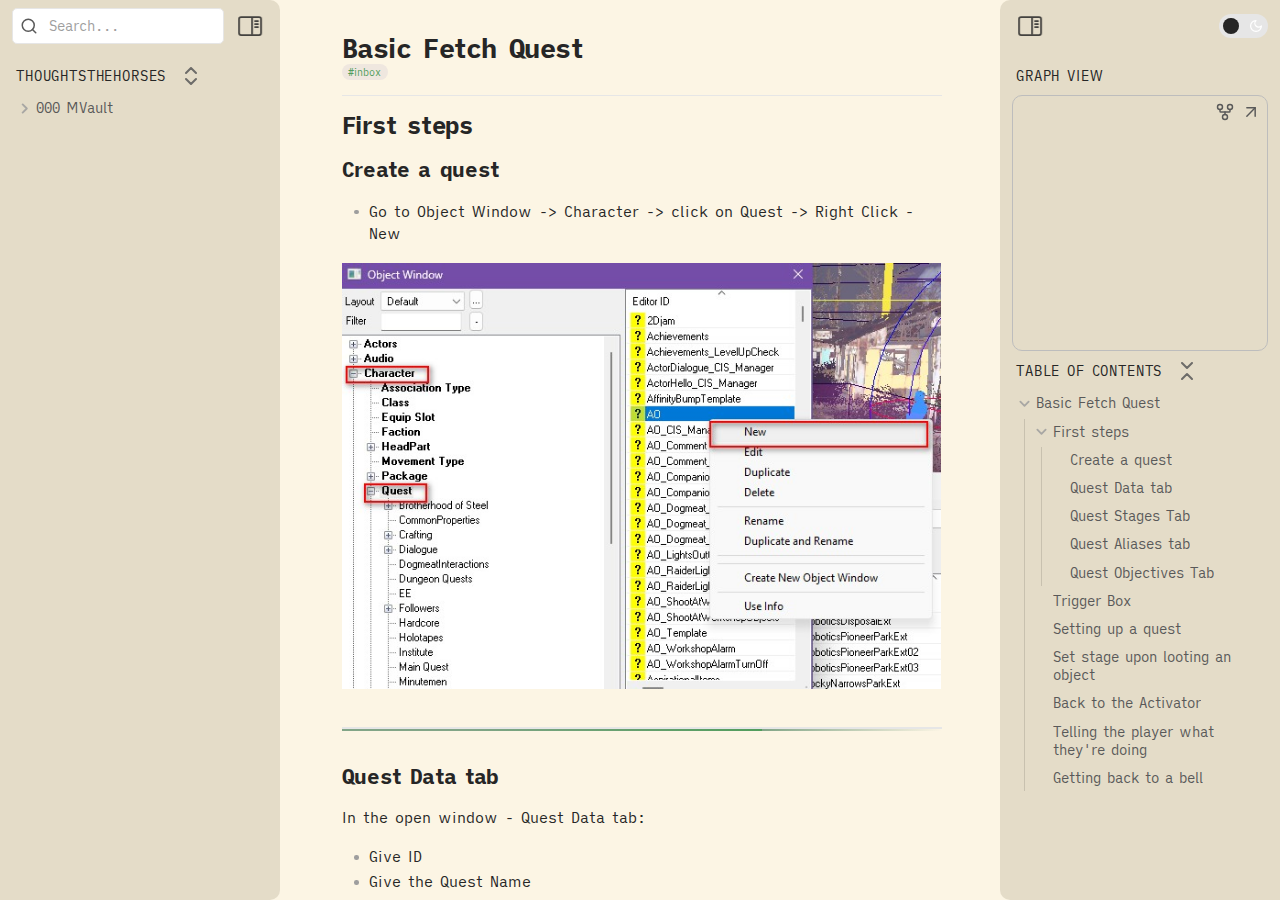
==== 000-mvault/basic-fetch-quest-1.html @ c570fe9f "failure" ====
<!DOCTYPE html> <html lang="en"><head>
<title>Basic Fetch Quest</title>
<base href="..">
<meta name="pathname" content="000-mvault/basic-fetch-quest-1.html">
<meta name="description" content="ThoughtsTheHorses - Basic Fetch Quest">
<meta property="og:title" content="Basic Fetch Quest">
<meta property="og:description" content="ThoughtsTheHorses - Basic Fetch Quest">
<meta property="og:type" content="website">
<meta property="og:url" content="000-mvault/basic-fetch-quest-1.html">
<meta property="og:image" content="app:/5a7ddb7916fccdfc5da76cd62471d4d46c19/C:/Users/maxpe/Documents/WORK STATION/ObsidianVaults/ThoughtsTheHorses/attachments/image/Basic Fetch Quest-1677757065014.jpeg?1735212727461">
<meta name="author" content="Maksim Ilinskii"><meta property="og:site_name" content="ThoughtsTheHorses"><meta name="viewport" content="width=device-width, initial-scale=1.0, user-scalable=yes, minimum-scale=1.0, maximum-scale=5.0"><meta charset="UTF-8"><script async="" id="webpage-script" src="site-lib/scripts/webpage.js" onload="this.onload=null;this.setAttribute(&quot;loaded&quot;, &quot;true&quot;)"></script><script async="" id="graph-wasm-script" src="site-lib/scripts/graph-wasm.js" onload="this.onload=null;this.setAttribute(&quot;loaded&quot;, &quot;true&quot;)"></script><script async="" id="graph-render-worker-script" src="site-lib/scripts/graph-render-worker.js" onload="this.onload=null;this.setAttribute(&quot;loaded&quot;, &quot;true&quot;)"></script><link rel="icon" href="site-lib/media/favicon.png"><link rel="preload" href="site-lib/styles/snippets.css" as="style" onload="this.onload=null;this.rel='stylesheet'"><noscript><link rel="stylesheet" href="site-lib/styles/snippets.css"></noscript><link rel="stylesheet" href="site-lib/styles/obsidian.css"><link rel="preload" href="site-lib/styles/other-plugins.css" as="style" onload="this.onload=null;this.rel='stylesheet'"><noscript><link rel="stylesheet" href="site-lib/styles/other-plugins.css"></noscript><link rel="stylesheet" href="site-lib/styles/theme.css"><link rel="preload" href="site-lib/styles/global-variable-styles.css" as="style" onload="this.onload=null;this.rel='stylesheet'"><noscript><link rel="stylesheet" href="site-lib/styles/global-variable-styles.css"></noscript><link rel="preload" href="site-lib/styles/supported-plugins.css" as="style" onload="this.onload=null;this.rel='stylesheet'"><noscript><link rel="stylesheet" href="site-lib/styles/supported-plugins.css"></noscript><link rel="preload" href="site-lib/styles/main-styles.css" as="style" onload="this.onload=null;this.rel='stylesheet'"><noscript><link rel="stylesheet" href="site-lib/styles/main-styles.css"></noscript><style>body{--line-width:40em;--line-width-adaptive:40em;--file-line-width:40em;--sidebar-width:min(20em, 80vw);--collapse-arrow-size:11px;--tree-vertical-spacing:1.3em;--sidebar-margin:12px}:root{background-color:#202124}.sidebar{height:100%;font-size:14px;z-index:10;min-width:calc(var(--sidebar-width) + var(--divider-width-hover));max-width:calc(var(--sidebar-width) + var(--divider-width-hover));position:relative;overflow:hidden;overflow:clip;transition:min-width ease-in-out,max-width ease-in-out;transition-duration:.2s;contain:size}#left-sidebar{left:0}#right-sidebar{right:0}.sidebar.is-collapsed{min-width:0;max-width:0}.sidebar.floating{position:absolute}.sidebar .leaf-content{height:100%;min-width:calc(var(--sidebar-width) - var(--divider-width-hover));top:0;padding:var(--sidebar-margin);padding-top:4em;line-height:var(--line-height-tight);background-color:var(--background-secondary);transition:background-color,border-right,border-left,box-shadow;transition-duration:var(--color-fade-speed);transition-timing-function:ease-in-out;position:absolute;display:flex;flex-direction:column}.sidebar:not(.is-collapsed) .leaf-content{min-width:calc(max(100%,var(--sidebar-width)) - 3px);max-width:calc(max(100%,var(--sidebar-width)) - 3px)}#left-sidebar-content{left:0;border-top-right-radius:var(--radius-l);border-bottom-right-radius:var(--radius-l)}#right-sidebar-content{right:0;border-top-left-radius:var(--radius-l);border-bottom-left-radius:var(--radius-l)}.sidebar #left-sidebar-content,.sidebar #right-sidebar-content{contain:none!important;container-type:normal!important;animation:none!important}.sidebar:has(.leaf-content:empty):has(.topbar-content:empty){display:none}.sidebar-topbar{height:2em;width:var(--sidebar-width);top:var(--sidebar-margin);padding-inline:var(--sidebar-margin);z-index:1;position:fixed;display:flex;align-items:center;transition:width ease-in-out;transition-duration:inherit}.sidebar.is-collapsed .sidebar-topbar{width:calc(2.3em + var(--sidebar-margin) * 2)}.sidebar .sidebar-topbar.is-collapsed{width:0}#left-sidebar .sidebar-topbar{left:0;flex-direction:row}#right-sidebar .sidebar-topbar{right:0;flex-direction:row-reverse}#left-sidebar .topbar-content{margin-right:calc(2.3em + var(--sidebar-margin));flex-direction:row}#right-sidebar .topbar-content{margin-left:calc(2.3em + var(--sidebar-margin));flex-direction:row-reverse}.topbar-content{overflow:hidden visible;overflow:clip visible;width:100%;height:100%;display:flex;align-items:center;transition:inherit}.sidebar.is-collapsed .topbar-content{width:0;transition:inherit}.clickable-icon.sidebar-collapse-icon{background-color:transparent;color:var(--icon-color-focused);padding:2px!important;margin:0!important;height:100%!important;width:2.3em!important;margin-inline:0.14em!important;position:absolute}#left-sidebar .clickable-icon.sidebar-collapse-icon{transform:rotateY(180deg);right:var(--sidebar-margin)}#right-sidebar .clickable-icon.sidebar-collapse-icon{transform:rotateY(180deg);left:var(--sidebar-margin)}.clickable-icon.sidebar-collapse-icon svg.svg-icon{width:100%;height:100%}.feature-title{margin-left:4px;text-transform:uppercase;letter-spacing:.06em;margin-top:.75em;margin-bottom:.75em}.feature-header{display:flex;align-items:center;padding-top:0;font-size:1em;padding-left:0}body.floating-sidebars .sidebar{position:absolute}body{transition:background-color var(--color-fade-speed) ease-in-out}#layout{display:flex;flex-direction:row;height:100%;width:100%;align-items:stretch;justify-content:center}#center-content{flex-basis:100%;max-width:100%;width:100%;height:100%;display:flex;flex-direction:column;align-items:center;transition:opacity .2s ease-in-out;contain:inline-size}.hide{opacity:0!important;transition:opacity .2s ease-in-out;pointer-events:none}#center-content>.obsidian-document{padding-left:2em;padding-right:1em;margin-bottom:0;width:100%;width:-webkit-fill-available;width:-moz-available;width:fill-available;transition:background-color var(--color-fade-speed) ease-in-out;border-top-right-radius:var(--window-radius,var(--radius-m));border-top-left-radius:var(--window-radius,var(--radius-m));overflow-x:hidden!important;overflow-y:auto!important;display:flex!important;flex-direction:column!important;align-items:center!important;contain:inline-size}body #center-content>.obsidian-document>.markdown-preview-sizer{padding-bottom:80vh;width:100%;max-width:var(--line-width);flex-basis:var(--line-width);transition:background-color var(--color-fade-speed) ease-in-out;contain:inline-size}#center-content>.obsidian-document>div{width:100%!important;transition:background-color var(--color-fade-speed) ease-in-out;contain:inline-size}#center-content>.obsidian-document:not([data-type=markdown]).embed{display:flex;padding:1em;height:100%;width:100%;align-items:center;justify-content:center}#center-content>.obsidian-document:not([data-type=markdown]).embed>*{max-width:100%;max-height:100%;object-fit:contain}:not(h1,h2,h3,h4,h5,h6):has(> :is(.math:not(.math-inline),table)){overflow-x:auto!important}#center-content>.obsidian-document:not([data-type=markdown]){overflow-x:auto;contain:content;padding:0;margin:0;height:100%}.obsidian-document[data-type=attachment]{display:flex;flex-direction:column;align-items:center;justify-content:center;height:100%;width:100%}.obsidian-document[data-type=attachment]>*{outline:0;border:none;box-shadow:none}.obsidian-document[data-type=attachment] :is(img){max-width:90%;max-height:90%;object-fit:contain}.obsidian-document[data-type=attachment]>:is(audio){width:100%;max-width:min(90%,var(--line-width))}.obsidian-document[data-type=attachment]>:is(embed,iframe,video){width:100%;height:100%;max-width:100%;max-height:100%;object-fit:contain}.canvas-wrapper>:is(.header,.footer){z-index:100;position:absolute;display:flex;justify-content:center;flex-direction:column;width:100%;align-items:center}.scroll-highlight{position:absolute;width:100%;height:100%;pointer-events:none;z-index:1000;background-color:hsla(var(--color-accent-hsl),.25);opacity:0;padding:1em;inset:50%;translate:-50% -50%;border-radius:var(--radius-s)}</style><script defer="">async function loadIncludes(){let e=document.querySelectorAll("link[itemprop='include']");for(const t of e){let e=t.getAttribute("href");try{let o="";if(e.startsWith("https:")||e.startsWith("http:")||"file:"!=window.location.protocol){const l=await fetch(e);if(!l.ok){console.log("Could not include file: "+e),t?.remove();continue}o=await l.text()}else{const t=document.getElementById(btoa(encodeURI(e)));if(t){const e=JSON.parse(decodeURI(atob(t.getAttribute("value")??"")));o=e?.data??""}}let l=document.createRange().createContextualFragment(o),n=Array.from(l.children);for(let e of n)e?.classList?.add("hide"),e.style.transition="opacity 0.5s ease-in-out",setTimeout((()=>{e?.classList?.remove("hide")}),10);t.before(l),t.remove(),console.log("Included text: "+o),console.log("Included file: "+e)}catch(o){t?.remove(),console.log("Could not include file: "+e,o);continue}}}document.addEventListener("DOMContentLoaded",(()=>{loadIncludes()}));let isFileProtocol="file:"==location.protocol;function waitLoadScripts(e,t){let o=e.map((e=>document.getElementById(e+"-script")));!function e(l){let n=o[l],c=l+1;n?(n&&"true"!=n.getAttribute("loaded")||l<o.length&&e(c),l<o.length&&n.addEventListener("load",(()=>e(c)))):l<o.length?e(c):t()}(0)}</script></head><body class="publish css-settings-manager is-hidden-frameless show-ribbon code-styler code-styler-style-inline code-styler-gutter-highlight is-focused"><script defer="">let theme=localStorage.getItem("theme")||(window.matchMedia("(prefers-color-scheme: dark)").matches?"dark":"light");"dark"==theme?(document.body.classList.add("theme-dark"),document.body.classList.remove("theme-light")):(document.body.classList.add("theme-light"),document.body.classList.remove("theme-dark")),window.innerWidth<480?document.body.classList.add("is-phone"):window.innerWidth<768?document.body.classList.add("is-tablet"):window.innerWidth<1024?document.body.classList.add("is-small-screen"):document.body.classList.add("is-large-screen")</script><div class="parsed-feature-container" style="display: contents;"><link itemprop="include" href="site-lib/html/custom-head-content-content.html"></div><div id="layout"><div id="left-content" class="leaf" style="--sidebar-width: var(--sidebar-width-left);"><div id="left-sidebar" class="sidebar"><div class="sidebar-handle"></div><div class="sidebar-topbar"><div class="topbar-content"><div id="search-container"><div id="search-wrapper"><input enterkeyhint="search" type="search" spellcheck="false" placeholder="Search..."><div aria-label="Clear search" id="search-clear-button"></div></div></div></div><div class="clickable-icon sidebar-collapse-icon"><svg xmlns="http://www.w3.org/2000/svg" width="100%" height="100%" viewBox="0 0 24 24" fill="none" stroke="currentColor" stroke-width="3" stroke-linecap="round" stroke-linejoin="round" class="svg-icon"><path d="M21 3H3C1.89543 3 1 3.89543 1 5V19C1 20.1046 1.89543 21 3 21H21C22.1046 21 23 20.1046 23 19V5C23 3.89543 22.1046 3 21 3Z"></path><path d="M10 4V20"></path><path d="M4 7H7"></path><path d="M4 10H7"></path><path d="M4 13H7"></path></svg></div></div><div class="sidebar-content-wrapper"><div id="left-sidebar-content" class="leaf-content"><link itemprop="include" href="site-lib/html/file-tree-content.html"></div></div><script defer="">let ls = document.querySelector("#left-sidebar"); ls.classList.toggle("is-collapsed", window.innerWidth < 768); ls.style.setProperty("--sidebar-width", localStorage.getItem("sidebar-left-width"));</script></div></div><div id="center-content" class="leaf"><div class="obsidian-document markdown-preview-view markdown-rendered node-insert-event is-readable-line-width allow-fold-headings allow-fold-lists show-indentation-guide show-properties" data-type="markdown"><style id="MJX-CHTML-styles"></style><pre class="frontmatter language-yaml" tabindex="0" style="display: none;"><code class="language-yaml is-loaded"><span class="token key atrule">title</span><span class="token punctuation">:</span> Basic Fetch Quest
<span class="token key atrule">type</span><span class="token punctuation">:</span> 
<span class="token key atrule">created</span><span class="token punctuation">:</span> 12<span class="token punctuation">-</span>02<span class="token punctuation">-</span><span class="token number">2025</span><span class="token punctuation">,</span> 8<span class="token punctuation">:</span>30 pm
<span class="token key atrule">company</span><span class="token punctuation">:</span> 
<span class="token key atrule">project</span><span class="token punctuation">:</span> 
<span class="token key atrule">author</span><span class="token punctuation">:</span> Maksim Ilinskii
<span class="token key atrule">aliases</span><span class="token punctuation">:</span> 
<span class="token key atrule">source</span><span class="token punctuation">:</span> 
<span class="token key atrule">tags</span><span class="token punctuation">:</span>
  <span class="token punctuation">-</span> inbox</code><button class="copy-code-button"><svg xmlns="http://www.w3.org/2000/svg" width="24" height="24" viewBox="0 0 24 24" fill="none" stroke="currentColor" stroke-width="2" stroke-linecap="round" stroke-linejoin="round" class="svg-icon lucide-copy"><rect x="8" y="8" width="14" height="14" rx="2" ry="2"></rect><path d="M4 16c-1.1 0-2-.9-2-2V4c0-1.1.9-2 2-2h10c1.1 0 2 .9 2 2"></path></svg></button></pre><div class="markdown-preview-sizer markdown-preview-section"><div class="header"><h1 class="page-title heading" id="Basic_Fetch_Quest_0">Basic Fetch Quest</h1><div class="data-bar"></div></div><div class="markdown-preview-pusher" style="width: 1px; height: 0.1px; margin-bottom: 0px;"></div><div class="el-h2"><h2 data-heading="First steps" dir="auto" class="heading" id="First_steps_0"><span class="heading-collapse-indicator collapse-indicator collapse-icon"><svg xmlns="http://www.w3.org/2000/svg" width="24" height="24" viewBox="0 0 24 24" fill="none" stroke="currentColor" stroke-width="2" stroke-linecap="round" stroke-linejoin="round" class="svg-icon right-triangle"><path d="M3 8L12 17L21 8"></path></svg></span>First steps</h2></div><div class="el-h3"><h3 data-heading="Create a quest" dir="auto" class="heading" id="Create_a_quest_0"><span class="heading-collapse-indicator collapse-indicator collapse-icon"><svg xmlns="http://www.w3.org/2000/svg" width="24" height="24" viewBox="0 0 24 24" fill="none" stroke="currentColor" stroke-width="2" stroke-linecap="round" stroke-linejoin="round" class="svg-icon right-triangle"><path d="M3 8L12 17L21 8"></path></svg></span>Create a quest</h3></div><div class="el-ul"><ul class="has-list-bullet">
<li data-line="0" dir="auto"><span class="list-bullet"></span>Go to Object Window -&gt; Character -&gt; click on Quest -&gt; Right Click - New </li>
</ul></div><div class="el-p"><p dir="auto"><span alt="Basic Fetch Quest-1677757065014.jpeg" src="attachments/image/basic-fetch-quest-1677757065014.jpeg" class="internal-embed media-embed image-embed is-loaded" target="_self"><img alt="Basic Fetch Quest-1677757065014.jpeg" src="attachments/image/basic-fetch-quest-1677757065014.jpeg" target="_self"></span></p></div><div class="el-hr"><hr></div><div class="el-h3"><h3 data-heading="Quest Data tab" dir="auto" class="heading" id="Quest_Data_tab_0"><span class="heading-collapse-indicator collapse-indicator collapse-icon"><svg xmlns="http://www.w3.org/2000/svg" width="24" height="24" viewBox="0 0 24 24" fill="none" stroke="currentColor" stroke-width="2" stroke-linecap="round" stroke-linejoin="round" class="svg-icon right-triangle"><path d="M3 8L12 17L21 8"></path></svg></span>Quest Data tab</h3></div><div class="el-p"><p dir="auto">In the open window - Quest Data tab:</p></div><div class="el-ul"><ul class="has-list-bullet">
<li data-line="0" dir="auto"><span class="list-bullet"></span>Give ID</li>
<li data-line="1" dir="auto"><span class="list-bullet"></span>Give the Quest Name</li>
<li data-line="2" dir="auto"><span class="list-bullet"></span>Type: Side Quests </li>
<li data-line="3" dir="auto"><span class="list-bullet"></span>Give a Priority 50</li>
<li data-line="4" dir="auto"><span class="list-bullet"></span>Remove Start Game Enabled</li>
<li data-line="5" dir="auto"><span class="list-bullet"></span>Quest Completion XP - XPMiscQuestLowLvlSmaller</li>
</ul></div><div class="el-p"><p dir="auto"><span alt="Basic Fetch Quest-1677757600637.jpeg" src="attachments/image/basic-fetch-quest-1677757600637.jpeg" class="internal-embed media-embed image-embed is-loaded" target="_self"><img alt="Basic Fetch Quest-1677757600637.jpeg" src="attachments/image/basic-fetch-quest-1677757600637.jpeg" target="_self"></span></p></div><div class="el-hr"><hr></div><div class="el-h3"><h3 data-heading="Quest Stages Tab" dir="auto" class="heading" id="Quest_Stages_Tab_0"><span class="heading-collapse-indicator collapse-indicator collapse-icon"><svg xmlns="http://www.w3.org/2000/svg" width="24" height="24" viewBox="0 0 24 24" fill="none" stroke="currentColor" stroke-width="2" stroke-linecap="round" stroke-linejoin="round" class="svg-icon right-triangle"><path d="M3 8L12 17L21 8"></path></svg></span>Quest Stages Tab</h3></div><div class="el-p"><p dir="auto">In Quest Stages tab:</p></div><div class="el-ul"><ul class="has-list-bullet">
<li data-line="0" dir="auto"><span class="list-bullet"></span>Set up the stages
Stage 10 <strong>Papyrus Fragment</strong>:</li>
</ul></div><div class="el-pre code-styler-pre-parent"><pre class="code-styler-pre" defaultfold="false"><div class="code-styler-header-container-hidden"></div><code data-line="0"><div class="code-styler-line"><div class="code-styler-line-number">1</div><div class="code-styler-line-text">SetObjectiveDisplayed(10)</div></div></code><button class="copy-code-button"><svg xmlns="http://www.w3.org/2000/svg" width="24" height="24" viewBox="0 0 24 24" fill="none" stroke="currentColor" stroke-width="2" stroke-linecap="round" stroke-linejoin="round" class="svg-icon lucide-copy"><rect x="8" y="8" width="14" height="14" rx="2" ry="2"></rect><path d="M4 16c-1.1 0-2-.9-2-2V4c0-1.1.9-2 2-2h10c1.1 0 2 .9 2 2"></path></svg></button></pre></div><div class="el-p"><p dir="auto">Stage 20:</p></div><div class="el-pre code-styler-pre-parent"><pre class="code-styler-pre" defaultfold="false"><div class="code-styler-header-container-hidden"></div><code data-line="0"><div class="code-styler-line"><div class="code-styler-line-number">1</div><div class="code-styler-line-text">SetObjectiveCompleted(10)</div></div><div class="code-styler-line"><div class="code-styler-line-number">2</div><div class="code-styler-line-text">SetObjectiveDisplayed(20)</div></div></code><button class="copy-code-button"><svg xmlns="http://www.w3.org/2000/svg" width="24" height="24" viewBox="0 0 24 24" fill="none" stroke="currentColor" stroke-width="2" stroke-linecap="round" stroke-linejoin="round" class="svg-icon lucide-copy"><rect x="8" y="8" width="14" height="14" rx="2" ry="2"></rect><path d="M4 16c-1.1 0-2-.9-2-2V4c0-1.1.9-2 2-2h10c1.1 0 2 .9 2 2"></path></svg></button></pre></div><div class="el-p"><p dir="auto">Stage 30:
First you need to set everything up. Follow the tutorial, then check out <a data-tooltip-position="top" aria-label="Basic Fetch Quest > Method 2" data-href="Basic Fetch Quest#Method 2" href="games/fallout-4/fallout-4-modding/basic-fetch-quest.html" class="internal-link" target="_self" rel="noopener nofollow">Method 2 down below</a> to get the script for Stage 30.</p></div><div class="el-hr"><hr></div><div class="el-h3"><h3 data-heading="Quest Aliases tab" dir="auto" class="heading" id="Quest_Aliases_tab_0"><span class="heading-collapse-indicator collapse-indicator collapse-icon"><svg xmlns="http://www.w3.org/2000/svg" width="24" height="24" viewBox="0 0 24 24" fill="none" stroke="currentColor" stroke-width="2" stroke-linecap="round" stroke-linejoin="round" class="svg-icon right-triangle"><path d="M3 8L12 17L21 8"></path></svg></span>Quest Aliases tab</h3></div><div class="el-p"><p dir="auto">You need to have a reference to an object. </p></div><div class="el-p"><p dir="auto">Right-click → <mark>New Reference Alias</mark></p></div><div class="el-p"><p dir="auto"><span alt="Basic Fetch Quest-1677759608216.jpeg" src="attachments/image/basic-fetch-quest-1677759608216.jpeg" class="internal-embed media-embed image-embed is-loaded" target="_self"><img alt="Basic Fetch Quest-1677759608216.jpeg" src="attachments/image/basic-fetch-quest-1677759608216.jpeg" target="_self"></span></p></div><div class="el-hr"><hr></div><div class="el-p"><p dir="auto">In the open Reference Alias window:</p></div><div class="el-ul"><ul class="has-list-bullet">
<li data-line="0" dir="auto"><span class="list-bullet"></span>Give Alias a name </li>
<li data-line="1" dir="auto"><span class="list-bullet"></span>Click Specific Reference → Select Forced Reference</li>
</ul></div><div class="el-p"><p dir="auto"><span alt="Basic Fetch Quest-1677759893121.jpeg" src="attachments/image/basic-fetch-quest-1677759893121.jpeg" class="internal-embed media-embed image-embed is-loaded" target="_self"><img alt="Basic Fetch Quest-1677759893121.jpeg" src="attachments/image/basic-fetch-quest-1677759893121.jpeg" target="_self"></span></p></div><div class="el-hr"><hr></div><div class="el-p"><p dir="auto">In the open window, Select Reference in Render Window</p></div><div class="el-p"><p dir="auto"><span alt="Basic Fetch Quest-1677759941079.jpeg" src="attachments/image/basic-fetch-quest-1677759941079.jpeg" class="internal-embed media-embed image-embed is-loaded" target="_self"><img alt="Basic Fetch Quest-1677759941079.jpeg" src="attachments/image/basic-fetch-quest-1677759941079.jpeg" target="_self"></span></p></div><div class="el-p"><p dir="auto">There, you click on the object in the world.</p></div><div class="el-hr"><hr></div><div class="el-h3"><h3 data-heading="Quest Objectives Tab" dir="auto" class="heading" id="Quest_Objectives_Tab_0"><span class="heading-collapse-indicator collapse-indicator collapse-icon"><svg xmlns="http://www.w3.org/2000/svg" width="24" height="24" viewBox="0 0 24 24" fill="none" stroke="currentColor" stroke-width="2" stroke-linecap="round" stroke-linejoin="round" class="svg-icon right-triangle"><path d="M3 8L12 17L21 8"></path></svg></span>Quest Objectives Tab</h3></div><div class="el-p"><p dir="auto">In this tab, you need to reference an objective stage to your alias, so to say:</p></div><div class="el-ul"><ul class="has-list-bullet">
<li data-line="0" dir="auto"><span class="list-bullet"></span>Right-click on <mark>Target Ref</mark> → <mark>New</mark> → Select your alias <mark>FirstObjective</mark> (Usually it will default to the first alias it finds by itself)</li>
</ul></div><div class="el-p"><p dir="auto">In the game, it will show the quest marker to the object the player needs to go to.</p></div><div class="el-hr"><hr></div><div class="el-h2"><h2 data-heading="Trigger Box" dir="auto" class="heading" id="Trigger_Box_0"><span class="heading-collapse-indicator collapse-indicator collapse-icon"><svg xmlns="http://www.w3.org/2000/svg" width="24" height="24" viewBox="0 0 24 24" fill="none" stroke="currentColor" stroke-width="2" stroke-linecap="round" stroke-linejoin="round" class="svg-icon right-triangle"><path d="M3 8L12 17L21 8"></path></svg></span>Trigger Box</h2></div><div class="el-ul"><ul class="has-list-bullet">
<li data-line="0" dir="auto"><span class="list-bullet"></span>To add a trigger box, go to Object Windows and find <code class="code-styler-inline">DefaultSetStageTriggerPlayerOnly</code> and drag it into the world</li>
<li data-line="1" dir="auto"><span class="list-bullet"></span>Put it where you want and press 2 to scale it</li>
<li data-line="2" dir="auto"><span class="list-bullet"></span>Then double-click it and go to Scripts tab</li>
<li data-line="3" dir="auto"><span class="list-bullet"></span>Double-click on <code class="code-styler-inline">defaultrefontriggerenter</code></li>
</ul></div><div class="el-p"><p dir="auto"><span alt="Basic Fetch Quest-1677690144453.jpeg" src="attachments/image/basic-fetch-quest-1677690144453.jpeg" class="internal-embed media-embed image-embed is-loaded" target="_self"><img alt="Basic Fetch Quest-1677690144453.jpeg" src="attachments/image/basic-fetch-quest-1677690144453.jpeg" target="_self"></span></p></div><div class="el-blockquote"><blockquote dir="auto">
<p>We deleted the second trigger box from the first tutorial.</p>
</blockquote></div><div class="el-hr"><hr></div><div class="el-ul"><ul class="has-list-bullet">
<li data-line="0" dir="auto"><span class="list-bullet"></span>Then we go to our quest file → <mark>Quest Aliases</mark> and open <mark>FirstObjective</mark> in the list of Alias Names.</li>
</ul></div><div class="el-p"><p dir="auto"><span alt="Basic Fetch Quest-1677678156830.jpeg" src="attachments/image/basic-fetch-quest-1677678156830.jpeg" class="internal-embed media-embed image-embed is-loaded" target="_self"><img alt="Basic Fetch Quest-1677678156830.jpeg" src="attachments/image/basic-fetch-quest-1677678156830.jpeg" target="_self"></span></p></div><div class="el-hr"><hr></div><div class="el-ul"><ul class="has-list-bullet">
<li data-line="0" dir="auto"><span class="list-bullet"></span>Then check that everything is ok:</li>
</ul></div><div class="el-p"><p dir="auto"><span alt="Basic Fetch Quest-1677678219185.jpeg" src="attachments/image/basic-fetch-quest-1677678219185.jpeg" class="internal-embed media-embed image-embed is-loaded" target="_self"><img alt="Basic Fetch Quest-1677678219185.jpeg" src="attachments/image/basic-fetch-quest-1677678219185.jpeg" target="_self"></span></p></div><div class="el-p"><p dir="auto">Sometimes you might get unknown things  here. It's pretty rare generally and usually it solves itself when you hit "Yes" to that. But it's best to make sure.</p></div><div class="el-p"><p dir="auto">When you get those warnings, read them through, take them seriously, and consider what you're about to delete so you won't have any problems.</p></div><div class="el-hr"><hr></div><div class="el-ul"><ul class="has-list-bullet">
<li data-line="0" dir="auto"><span class="list-bullet"></span>For this tutorial, we're going to select a rare blow torch and put it on the ground.</li>
</ul></div><div class="el-p"><p dir="auto"><span alt="Basic Fetch Quest-1677678488657.jpeg" src="attachments/image/basic-fetch-quest-1677678488657.jpeg" class="internal-embed media-embed image-embed is-loaded" target="_self"><img alt="Basic Fetch Quest-1677678488657.jpeg" src="attachments/image/basic-fetch-quest-1677678488657.jpeg" target="_self"></span></p></div><div class="el-hr"><hr></div><div class="el-ul"><ul class="has-list-bullet">
<li data-line="0" dir="auto"><span class="list-bullet"></span>Now you should create an activator. You can either select a <mark>HotelBell</mark> object:</li>
</ul></div><div class="el-p"><p dir="auto"><span alt="Basic Fetch Quest-1677678665908.jpeg" src="attachments/image/basic-fetch-quest-1677678665908.jpeg" class="internal-embed media-embed image-embed is-loaded" target="_self"><img alt="Basic Fetch Quest-1677678665908.jpeg" src="attachments/image/basic-fetch-quest-1677678665908.jpeg" target="_self"></span></p></div><div class="el-div"><div data-callout-metadata="" data-callout-fold="" data-callout="note" class="callout"><div class="callout-title" dir="auto"><div class="callout-icon"><svg xmlns="http://www.w3.org/2000/svg" width="24" height="24" viewBox="0 0 24 24" fill="none" stroke="currentColor" stroke-width="2" stroke-linecap="round" stroke-linejoin="round" class="svg-icon lucide-pencil"><path d="M21.174 6.812a1 1 0 0 0-3.986-3.987L3.842 16.174a2 2 0 0 0-.5.83l-1.321 4.352a.5.5 0 0 0 .623.622l4.353-1.32a2 2 0 0 0 .83-.497z"></path><path d="m15 5 4 4"></path></svg></div><div class="callout-title-inner">Note</div></div><div class="callout-content">
<p dir="auto">I made a custom activator from static object by following <a data-tooltip-position="top" aria-label="Creation Kit make static objects look like activators" data-href="Creation Kit make static objects look like activators" href="games/fallout-4/fallout-4-modding/creation-kit-make-static-objects-look-like-activators.html" class="internal-link" target="_self" rel="noopener nofollow">this</a> tutorial. I made it a phone.</p>
</div></div></div><div class="el-div"><div data-callout-metadata="" data-callout-fold="" data-callout="note" class="callout"><div class="callout-title" dir="auto"><div class="callout-icon"><svg xmlns="http://www.w3.org/2000/svg" width="24" height="24" viewBox="0 0 24 24" fill="none" stroke="currentColor" stroke-width="2" stroke-linecap="round" stroke-linejoin="round" class="svg-icon lucide-pencil"><path d="M21.174 6.812a1 1 0 0 0-3.986-3.987L3.842 16.174a2 2 0 0 0-.5.83l-1.321 4.352a.5.5 0 0 0 .623.622l4.353-1.32a2 2 0 0 0 .83-.497z"></path><path d="m15 5 4 4"></path></svg></div><div class="callout-title-inner">Note</div></div><div class="callout-content">
<p dir="auto">In the example bellow, the Bell's ID is called <mark>kgQuest_TurnInBell</mark>. Further in this tutorial, you'll see the name <mark>mxpQuest_TurnInBell</mark>.</p>
</div></div></div><div class="el-p"><p dir="auto"><span alt="Basic Fetch Quest-1677679041070.jpeg" src="attachments/image/basic-fetch-quest-1677679041070.jpeg" class="internal-embed media-embed image-embed is-loaded" target="_self"><img alt="Basic Fetch Quest-1677679041070.jpeg" src="attachments/image/basic-fetch-quest-1677679041070.jpeg" target="_self"></span></p></div><div class="el-p"><p dir="auto">OR,</p></div><div class="el-p"><p dir="auto">you can select the phone with the activator you've made previously on the workbench:</p></div><div class="el-p"><p dir="auto"><span alt="Basic Fetch Quest-1677679202384.jpeg" src="attachments/image/basic-fetch-quest-1677679202384.jpeg" class="internal-embed media-embed image-embed is-loaded" target="_self"><img alt="Basic Fetch Quest-1677679202384.jpeg" src="attachments/image/basic-fetch-quest-1677679202384.jpeg" target="_self"></span></p></div><div class="el-hr"><hr></div><div class="el-h2"><h2 data-heading="Setting up a quest" dir="auto" class="heading" id="Setting_up_a_quest_0"><span class="heading-collapse-indicator collapse-indicator collapse-icon"><svg xmlns="http://www.w3.org/2000/svg" width="24" height="24" viewBox="0 0 24 24" fill="none" stroke="currentColor" stroke-width="2" stroke-linecap="round" stroke-linejoin="round" class="svg-icon right-triangle"><path d="M3 8L12 17L21 8"></path></svg></span>Setting up a quest</h2></div><div class="el-p"><p dir="auto">A few notes first:</p></div><div class="el-div"><div data-callout-metadata="" data-callout-fold="" data-callout="note" class="callout"><div class="callout-title" dir="auto"><div class="callout-icon"><svg xmlns="http://www.w3.org/2000/svg" width="24" height="24" viewBox="0 0 24 24" fill="none" stroke="currentColor" stroke-width="2" stroke-linecap="round" stroke-linejoin="round" class="svg-icon lucide-pencil"><path d="M21.174 6.812a1 1 0 0 0-3.986-3.987L3.842 16.174a2 2 0 0 0-.5.83l-1.321 4.352a.5.5 0 0 0 .623.622l4.353-1.32a2 2 0 0 0 .83-.497z"></path><path d="m15 5 4 4"></path></svg></div><div class="callout-title-inner">Note</div></div><div class="callout-content">
<p dir="auto">Use Designer Notes field as a reminder what Player does on a certain stage of the quest.</p>
</div></div></div><div class="el-ul"><ul class="has-list-bullet">
<li data-line="0" dir="auto"><span class="list-bullet"></span>To create a stage, find your quest if you already created it and double click it. </li>
<li data-line="1" dir="auto"><span class="list-bullet"></span>Then, right-click on the left field → New</li>
</ul></div><div class="el-p"><p dir="auto"><span alt="Basic Fetch Quest-1677679740484.jpeg" src="attachments/image/basic-fetch-quest-1677679740484.jpeg" class="internal-embed media-embed image-embed is-loaded" target="_self"><img alt="Basic Fetch Quest-1677679740484.jpeg" src="attachments/image/basic-fetch-quest-1677679740484.jpeg" target="_self"></span></p></div><div class="el-hr"><hr></div><div class="el-ul"><ul class="has-list-bullet">
<li data-line="0" dir="auto"><span class="list-bullet"></span>Put the number of the stage</li>
</ul></div><div class="el-p"><p dir="auto"><span alt="Basic Fetch Quest-1677679877210.jpeg" src="attachments/image/basic-fetch-quest-1677679877210.jpeg" class="internal-embed media-embed image-embed is-loaded" target="_self"><img alt="Basic Fetch Quest-1677679877210.jpeg" src="attachments/image/basic-fetch-quest-1677679877210.jpeg" target="_self"></span></p></div><div class="el-hr"><hr></div><div class="el-ul"><ul class="has-list-bullet">
<li data-line="0" dir="auto"><span class="list-bullet"></span>Everything will be greyed out. We need to create a new log entry:</li>
</ul></div><div class="el-p"><p dir="auto"><span alt="Basic Fetch Quest-1677680003737.jpeg" src="attachments/image/basic-fetch-quest-1677680003737.jpeg" class="internal-embed media-embed image-embed is-loaded" target="_self"><img alt="Basic Fetch Quest-1677680003737.jpeg" src="attachments/image/basic-fetch-quest-1677680003737.jpeg" target="_self"></span></p></div><div class="el-hr"><hr></div><div class="el-ul"><ul class="has-list-bullet">
<li data-line="0" dir="auto"><span class="list-bullet"></span>Then I put a Designer Note: Player rang the phone. In log entry you can enter what will be in Pip Boy's log.</li>
</ul></div><div class="el-p"><p dir="auto"><span alt="Basic Fetch Quest-1677680323941.jpeg" src="attachments/image/basic-fetch-quest-1677680323941.jpeg" class="internal-embed media-embed image-embed is-loaded" target="_self"><img alt="Basic Fetch Quest-1677680323941.jpeg" src="attachments/image/basic-fetch-quest-1677680323941.jpeg" target="_self"></span></p></div><div class="el-hr"><hr></div><div class="el-h2"><h2 data-heading="Set stage upon looting an object" dir="auto" class="heading" id="Set_stage_upon_looting_an_object_0"><span class="heading-collapse-indicator collapse-indicator collapse-icon"><svg xmlns="http://www.w3.org/2000/svg" width="24" height="24" viewBox="0 0 24 24" fill="none" stroke="currentColor" stroke-width="2" stroke-linecap="round" stroke-linejoin="round" class="svg-icon right-triangle"><path d="M3 8L12 17L21 8"></path></svg></span>Set stage upon looting an object</h2></div><div class="el-p"><p dir="auto">Now that we schemed the flow of the quests, we need to arrange so that quest know about these things. So these stages can actually be reached.</p></div><div class="el-ol"><ol>
<li data-line="0" dir="auto">Now we go to our blowtorch</li>
<li data-line="1" dir="auto">We go to Gameplay → Papyrus Manager and search for the script <code class="code-styler-inline">defaultrefoncontainerchangedto</code> and drag it to the objects Scripts tab</li>
</ol></div><div class="el-p"><p dir="auto"><span alt="cropped_Set stage upon looting an object-1677675243411.svg" src="attachments/cropped_set-stage-upon-looting-an-object-1677675243411.svg" class="internal-embed media-embed image-embed is-loaded" target="_self" style="width: 900px; max-width: 100%;"><img alt="cropped_Set stage upon looting an object-1677675243411.svg" src="attachments/cropped_set-stage-upon-looting-an-object-1677675243411.svg" target="_self" style="width: 900px; max-width: 100%;"></span></p></div><div class="el-div"><div data-callout-metadata="" data-callout-fold="" data-callout="note" class="callout"><div class="callout-title" dir="auto"><div class="callout-icon"><svg xmlns="http://www.w3.org/2000/svg" width="24" height="24" viewBox="0 0 24 24" fill="none" stroke="currentColor" stroke-width="2" stroke-linecap="round" stroke-linejoin="round" class="svg-icon lucide-pencil"><path d="M21.174 6.812a1 1 0 0 0-3.986-3.987L3.842 16.174a2 2 0 0 0-.5.83l-1.321 4.352a.5.5 0 0 0 .623.622l4.353-1.32a2 2 0 0 0 .83-.497z"></path><path d="m15 5 4 4"></path></svg></div><div class="callout-title-inner">Note</div></div><div class="callout-content">
<p dir="auto">The idea with containers is that any NPC or the player is a container as well. So they pick up an item, it goes into their inventory (=container). </p>
<p dir="auto">When item is out in the world it's not in the container, so we want to know it moved into container (<code class="code-styler-inline">defaultrefoncontainerchangedto</code>). So we're monitoring for when this changes to a container. </p>
<p dir="auto">Generally NPCs don't pick up random items. The items don't put into containers automatically, and we can actually set this up so that the only Player can do it, but generally we don't need to worry about it.</p>
</div></div></div><div class="el-hr"><hr></div><div class="el-ol"><ol start="3">
<li data-line="0" dir="auto">Then, double-click <code class="code-styler-inline">defaultrefoncontainerchangedto</code>)</li>
<li data-line="1" dir="auto">Double click <code class="code-styler-inline">MyQuest</code> in the opened window</li>
<li data-line="2" dir="auto">On the right of the window, on <code class="code-styler-inline">PickObject</code> select your quest:</li>
</ol></div><div class="el-p"><p dir="auto"><span alt="Set stage upon looting an object-1677677183076.jpeg" src="attachments/image/set-stage-upon-looting-an-object-1677677183076.jpeg" class="internal-embed media-embed image-embed is-loaded" target="_self"><img alt="Set stage upon looting an object-1677677183076.jpeg" src="attachments/image/set-stage-upon-looting-an-object-1677677183076.jpeg" target="_self"></span></p></div><div class="el-hr"><hr></div><div class="el-ol"><ol start="6">
<li data-line="0" dir="auto">Click <code class="code-styler-inline">StageToSet</code> and enter value of the stage this item should be connected to.</li>
</ol></div><div class="el-p"><p dir="auto"><span alt="Set stage upon looting an object-1677677384942.jpeg" src="attachments/image/set-stage-upon-looting-an-object-1677677384942.jpeg" class="internal-embed media-embed image-embed is-loaded" target="_self"><img alt="Set stage upon looting an object-1677677384942.jpeg" src="attachments/image/set-stage-upon-looting-an-object-1677677384942.jpeg" target="_self"></span></p></div><div class="el-hr"><hr></div><div class="el-ol"><ol start="7">
<li data-line="0" dir="auto">A player can run into say, second stage of the quest too early and trigger it. Then we use <code class="code-styler-inline">PrereqStage</code> and put the stage the player should trigger before the second stage can be triggered.</li>
</ol></div><div class="el-p"><p dir="auto"><span alt="Set stage upon looting an object-1677677685035.jpeg" src="attachments/image/set-stage-upon-looting-an-object-1677677685035.jpeg" class="internal-embed media-embed image-embed is-loaded" target="_self"><img alt="Set stage upon looting an object-1677677685035.jpeg" src="attachments/image/set-stage-upon-looting-an-object-1677677685035.jpeg" target="_self"></span></p></div><div class="el-hr"><hr></div><div class="el-ol"><ol start="8">
<li data-line="0" dir="auto">We can also make sure that only the player can pick it up</li>
</ol></div><div class="el-p"><p dir="auto"><span alt="Basic Fetch Quest-1677680947190.jpeg" src="attachments/image/basic-fetch-quest-1677680947190.jpeg" class="internal-embed media-embed image-embed is-loaded" target="_self"><img alt="Basic Fetch Quest-1677680947190.jpeg" src="attachments/image/basic-fetch-quest-1677680947190.jpeg" target="_self"></span></p></div><div class="el-hr"><hr></div><div class="el-p"><p dir="auto"><code class="code-styler-inline">TurnOffStage</code> means if it reaches that stage in your quest, then it should no longer do these things. So if something else happened first… It can be an interesting way to prevent quests that you don't want to fire later. </p></div><div class="el-p"><p dir="auto">For example, you had an NPC that you had to turn into this item, and they died, then maybe you don't want picking up the torch and triggering the quest. Because that NPC is dead, and you couldn't turn it into them anyway. </p></div><div class="el-p"><p dir="auto">The document String says:</p></div><div class="el-blockquote"><blockquote dir="auto">
<p>If the quest stage is equal or greater than <code class="code-styler-inline">TurnOffStage</code>, further events are ignored</p>
</blockquote></div><div class="el-div"><div data-callout-metadata="" data-callout-fold="" data-callout="note" class="callout"><div class="callout-title" dir="auto"><div class="callout-icon"><svg xmlns="http://www.w3.org/2000/svg" width="24" height="24" viewBox="0 0 24 24" fill="none" stroke="currentColor" stroke-width="2" stroke-linecap="round" stroke-linejoin="round" class="svg-icon lucide-pencil"><path d="M21.174 6.812a1 1 0 0 0-3.986-3.987L3.842 16.174a2 2 0 0 0-.5.83l-1.321 4.352a.5.5 0 0 0 .623.622l4.353-1.32a2 2 0 0 0 .83-.497z"></path><path d="m15 5 4 4"></path></svg></div><div class="callout-title-inner">Note</div></div><div class="callout-content">
<p dir="auto">This stage does not actually have to be set—any quest stage equal or higher will turn off this script.</p>
</div></div></div><div class="el-ol"><ol>
<li data-line="0" dir="auto"><code class="code-styler-inline">ItemChangedTo</code> — his is the way to set up which container it went to. So you could do things like monitoring for a player putting an item into particular container-- maybe you want to only respond to them-- you want to tell them to put it in the workbench, and then you could set up this <code class="code-styler-inline">ItemChangedToReferences</code> to point to all bunch of different workshops or something like that.</li>
</ol></div><div class="el-p"><p dir="auto">Or tell them to put it into a very specific locker somewhere that you set up in the world.</p></div><div class="el-hr"><hr></div><div class="el-h2"><h2 data-heading="Back to the Activator" dir="auto" class="heading" id="Back_to_the_Activator_0"><span class="heading-collapse-indicator collapse-indicator collapse-icon"><svg xmlns="http://www.w3.org/2000/svg" width="24" height="24" viewBox="0 0 24 24" fill="none" stroke="currentColor" stroke-width="2" stroke-linecap="round" stroke-linejoin="round" class="svg-icon right-triangle"><path d="M3 8L12 17L21 8"></path></svg></span>Back to the Activator</h2></div><div class="el-p"><p dir="auto">Now we want the stage 30 to happen when the Player clicks on the bell/phone. We double-click it → Go to Scripts Tab → Add and search for <code class="code-styler-inline">defaultrefonactivate</code></p></div><div class="el-p"><p dir="auto"><span alt="Basic Fetch Quest-1677682653020.jpeg" src="attachments/image/basic-fetch-quest-1677682653020.jpeg" class="internal-embed media-embed image-embed is-loaded" target="_self"><img alt="Basic Fetch Quest-1677682653020.jpeg" src="attachments/image/basic-fetch-quest-1677682653020.jpeg" target="_self"></span></p></div><div class="el-hr"><hr></div><div class="el-p"><p dir="auto">In the open window we set up:</p></div><div class="el-ul"><ul class="has-list-bullet">
<li data-line="0" dir="auto"><span class="list-bullet"></span>MyQuest - our quest again </li>
<li data-line="1" dir="auto"><span class="list-bullet"></span>StageToSet to 30.</li>
<li data-line="2" dir="auto"><span class="list-bullet"></span>We also set PreReq stage to 20 (i.e. prev stage)</li>
</ul></div><div class="el-p"><p dir="auto"><span alt="Basic Fetch Quest-1677682963978.jpeg" src="attachments/image/basic-fetch-quest-1677682963978.jpeg" class="internal-embed media-embed image-embed is-loaded" target="_self"><img alt="Basic Fetch Quest-1677682963978.jpeg" src="attachments/image/basic-fetch-quest-1677682963978.jpeg" target="_self"></span></p></div><div class="el-hr"><hr></div><div class="el-h2"><h2 data-heading="Telling the player what they're doing" dir="auto" class="heading" id="Telling_the_player_what_they're_doing_0"><span class="heading-collapse-indicator collapse-indicator collapse-icon"><svg xmlns="http://www.w3.org/2000/svg" width="24" height="24" viewBox="0 0 24 24" fill="none" stroke="currentColor" stroke-width="2" stroke-linecap="round" stroke-linejoin="round" class="svg-icon right-triangle"><path d="M3 8L12 17L21 8"></path></svg></span>Telling the player what they're doing</h2></div><div class="el-div"><div data-callout-metadata="" data-callout-fold="" data-callout="warning" class="callout"><div class="callout-title" dir="auto"><div class="callout-icon"><svg xmlns="http://www.w3.org/2000/svg" width="24" height="24" viewBox="0 0 24 24" fill="none" stroke="currentColor" stroke-width="2" stroke-linecap="round" stroke-linejoin="round" class="svg-icon lucide-alert-triangle"><path d="m21.73 18-8-14a2 2 0 0 0-3.48 0l-8 14A2 2 0 0 0 4 21h16a2 2 0 0 0 1.73-3"></path><path d="M12 9v4"></path><path d="M12 17h.01"></path></svg></div><div class="callout-title-inner">Warning</div></div><div class="callout-content">
<p dir="auto">Any time you go to the Objectives tab, make sure you press Ok on your forms and save. Because it tends to crash.</p>
</div></div></div><div class="el-ul"><ul class="has-list-bullet">
<li data-line="0" dir="auto"><span class="list-bullet"></span>Open Quest Objectives </li>
<li data-line="1" dir="auto"><span class="list-bullet"></span>In display Text enter what you want to display to the player. Say: Find the Rare Torch</li>
</ul></div><div class="el-p"><p dir="auto"><span height="409" alt="Basic Fetch Quest-1677683528041.jpeg" src="attachments/image/basic-fetch-quest-1677683528041.jpeg" class="internal-embed media-embed image-embed is-loaded" target="_self" style="width: 700px; max-width: 100%;"><img alt="Basic Fetch Quest-1677683528041.jpeg" height="409" src="attachments/image/basic-fetch-quest-1677683528041.jpeg" target="_self" style="width: 700px; max-width: 100%;"></span></p></div><div class="el-hr"><hr></div><div class="el-p"><p dir="auto">Then add the second Objective: Ring the bell/phone</p></div><div class="el-p"><p dir="auto"><span alt="Basic Fetch Quest-1677683626643.jpeg" src="attachments/image/basic-fetch-quest-1677683626643.jpeg" class="internal-embed media-embed image-embed is-loaded" target="_self"><img alt="Basic Fetch Quest-1677683626643.jpeg" src="attachments/image/basic-fetch-quest-1677683626643.jpeg" target="_self"></span></p></div><div class="el-p"><p dir="auto"><span alt="Basic Fetch Quest-1677683666058.jpeg" src="attachments/image/basic-fetch-quest-1677683666058.jpeg" class="internal-embed media-embed image-embed is-loaded" target="_self"><img alt="Basic Fetch Quest-1677683666058.jpeg" src="attachments/image/basic-fetch-quest-1677683666058.jpeg" target="_self"></span></p></div><div class="el-ul"><ul class="has-list-bullet">
<li data-line="0" dir="auto"><span class="list-bullet"></span>
<p>Then we get back to Blowtorch</p>
</li>
<li data-line="1" dir="auto"><span class="list-bullet"></span>
<p>Quest Window -&gt; Quest Aliases -&gt; FirstObjective (or whatever you called the alias)</p>
</li>
<li data-line="2" dir="auto"><span class="list-bullet"></span>
<p>Select Forced Reference</p>
</li>
<li data-line="3" dir="auto"><span class="list-bullet"></span>
<p>Select Reference in Render Window </p>
</li>
<li data-line="4" dir="auto"><span class="list-bullet"></span>
<p>Click on Blowtorch right in the world (render windows)
<span alt="Basic Fetch Quest-1677684379253.jpeg" src="attachments/image/basic-fetch-quest-1677684379253.jpeg" class="internal-embed media-embed image-embed is-loaded" target="_self"><img alt="Basic Fetch Quest-1677684379253.jpeg" src="attachments/image/basic-fetch-quest-1677684379253.jpeg" target="_self"></span></p>
</li>
<li data-line="7" dir="auto"><span class="list-bullet"></span>
<p>The window will pop up:</p>
</li>
</ul></div><div class="el-p"><p dir="auto"><span alt="Basic Fetch Quest-1677684482926.jpeg" src="attachments/image/basic-fetch-quest-1677684482926.jpeg" class="internal-embed media-embed image-embed is-loaded" target="_self"><img alt="Basic Fetch Quest-1677684482926.jpeg" src="attachments/image/basic-fetch-quest-1677684482926.jpeg" target="_self"></span></p></div><div class="el-p"><p dir="auto">If you're working out in the overworld, you're pretty much always <strong>say "No"</strong>; if you're making a custom interior cell or custom worldspace you could say "Yes". It is more performant to use ref types. It's then these items don't have to remain in memory for as long. But when you're using Bethesda stuff or even if you're at modding another mod, it's best not to do that because you risk introducing incompatible edits to that mod.</p></div><div class="el-hr"><hr></div><div class="el-ul"><ul class="has-list-bullet">
<li data-line="0" dir="auto"><span class="list-bullet"></span>The last thing you have to do, is to flag <code class="code-styler-inline">Quest Object</code> in Reference Alias window. It prevents player from selling or dropping the object.</li>
</ul></div><div class="el-p"><p dir="auto"><span alt="Basic Fetch Quest-1677684871460.jpeg" src="attachments/image/basic-fetch-quest-1677684871460.jpeg" class="internal-embed media-embed image-embed is-loaded" target="_self"><img alt="Basic Fetch Quest-1677684871460.jpeg" src="attachments/image/basic-fetch-quest-1677684871460.jpeg" target="_self"></span></p></div><div class="el-blockquote"><blockquote dir="auto">
<p>(possible) Alternative way to make it a quest object:</p>
<ul class="has-list-bullet">
<li data-line="2" dir="auto"><span class="list-bullet"></span>Double-click an object (Blowtorch, in our case)</li>
<li data-line="3" dir="auto"><span class="list-bullet"></span>Edit the Base</li>
<li data-line="4" dir="auto"><span class="list-bullet"></span>Right-click on the Keyword field -&gt; Add
<span alt="Basic Fetch Quest-1677686391197.jpeg" src="attachments/image/basic-fetch-quest-1677686391197.jpeg" class="internal-embed media-embed image-embed is-loaded" target="_self"><img alt="Basic Fetch Quest-1677686391197.jpeg" src="attachments/image/basic-fetch-quest-1677686391197.jpeg" target="_self"></span></li>
<li data-line="6" dir="auto"><span class="list-bullet"></span>Search for <mark>NotJunkJetAmmo</mark></li>
</ul>
</blockquote></div><div class="el-hr"><hr></div><div class="el-p"><p dir="auto">You can rename your Object and change its ID: </p></div><div class="el-p"><p dir="auto"><span alt="Basic Fetch Quest-1677686746714.jpeg" src="attachments/image/basic-fetch-quest-1677686746714.jpeg" class="internal-embed media-embed image-embed is-loaded" target="_self"><img alt="Basic Fetch Quest-1677686746714.jpeg" src="attachments/image/basic-fetch-quest-1677686746714.jpeg" target="_self"></span></p></div><div class="el-hr"><hr></div><div class="el-p"><p dir="auto">In the pop-up window, click "Yes":</p></div><div class="el-p"><p dir="auto"><span alt="Basic Fetch Quest-1677686819330.jpeg" src="attachments/image/basic-fetch-quest-1677686819330.jpeg" class="internal-embed media-embed image-embed is-loaded" target="_self"><img alt="Basic Fetch Quest-1677686819330.jpeg" src="attachments/image/basic-fetch-quest-1677686819330.jpeg" target="_self"></span></p></div><div class="el-hr"><hr></div><div class="el-h2"><h2 data-heading="Getting back to a bell" dir="auto" class="heading" id="Getting_back_to_a_bell_0"><span class="heading-collapse-indicator collapse-indicator collapse-icon"><svg xmlns="http://www.w3.org/2000/svg" width="24" height="24" viewBox="0 0 24 24" fill="none" stroke="currentColor" stroke-width="2" stroke-linecap="round" stroke-linejoin="round" class="svg-icon right-triangle"><path d="M3 8L12 17L21 8"></path></svg></span>Getting back to a bell</h2></div><div class="el-p"><p dir="auto">Now we want our bell/phone to be the same.</p></div><div class="el-ul"><ul class="has-list-bullet">
<li data-line="0" dir="auto"><span class="list-bullet"></span>Open your quest file -&gt; Quest Alias tab</li>
<li data-line="1" dir="auto"><span class="list-bullet"></span>Right click - &gt; New Reference Alias</li>
</ul></div><div class="el-p"><p dir="auto"><span alt="Basic Fetch Quest-1677687229953.jpeg" src="attachments/image/basic-fetch-quest-1677687229953.jpeg" class="internal-embed media-embed image-embed is-loaded" target="_self"><img alt="Basic Fetch Quest-1677687229953.jpeg" src="attachments/image/basic-fetch-quest-1677687229953.jpeg" target="_self"></span></p></div><div class="el-hr"><hr></div><div class="el-p"><p dir="auto">In the open window:</p></div><div class="el-ul"><ul class="has-list-bullet">
<li data-line="0" dir="auto"><span class="list-bullet"></span>Give Alias Name</li>
<li data-line="1" dir="auto"><span class="list-bullet"></span>Click Specific Reference </li>
<li data-line="2" dir="auto"><span class="list-bullet"></span>Select Forced Reference</li>
</ul></div><div class="el-p"><p dir="auto"><span alt="Basic Fetch Quest-1677687403906.jpeg" src="attachments/image/basic-fetch-quest-1677687403906.jpeg" class="internal-embed media-embed image-embed is-loaded" target="_self"><img alt="Basic Fetch Quest-1677687403906.jpeg" src="attachments/image/basic-fetch-quest-1677687403906.jpeg" target="_self"></span></p></div><div class="el-hr"><hr></div><div class="el-ul"><ul class="has-list-bullet">
<li data-line="0" dir="auto"><span class="list-bullet"></span>In the open window: Select Reference in Render Window</li>
<li data-line="1" dir="auto"><span class="list-bullet"></span>In Render Window, double-click on the phone/bell</li>
</ul></div><div class="el-p"><p dir="auto"><span alt="Basic Fetch Quest-1677687561306.jpeg" src="attachments/image/basic-fetch-quest-1677687561306.jpeg" class="internal-embed media-embed image-embed is-loaded" target="_self"><img alt="Basic Fetch Quest-1677687561306.jpeg" src="attachments/image/basic-fetch-quest-1677687561306.jpeg" target="_self"></span></p></div><div class="el-ul"><ul class="has-list-bullet">
<li data-line="0" dir="auto"><span class="list-bullet"></span>Click ok. </li>
</ul></div><div class="el-hr"><hr></div><div class="el-p"><p dir="auto">The warning window will pop up. Click "No":</p></div><div class="el-p"><p dir="auto"><span alt="Basic Fetch Quest-1677687640903.jpeg" src="attachments/image/basic-fetch-quest-1677687640903.jpeg" class="internal-embed media-embed image-embed is-loaded" target="_self"><img alt="Basic Fetch Quest-1677687640903.jpeg" src="attachments/image/basic-fetch-quest-1677687640903.jpeg" target="_self"></span></p></div><div class="el-p"><p dir="auto">Then, click "Ok" in all the windows and save!</p></div><div class="el-hr"><hr></div><div></div><div></div><div></div><div></div><div></div><div></div><div></div><div></div><div></div><div></div><div></div><div></div><div></div><div></div><div></div><div></div><div></div><div></div><div></div><div></div><div></div><div></div><div></div><div></div><div></div><div></div><div></div><div></div><div></div><div></div><div></div><div></div><div></div><div></div><div></div><div></div><div></div><div></div><div></div><div></div><div></div><div></div><div></div><div></div><div></div><div></div><div></div><div></div><div></div><div></div><div></div><div></div><div></div><div></div><div></div><div></div><div></div><div></div><div></div><div></div><div></div><div></div><div></div><div></div><div></div><div></div><div></div><div></div><div></div><div></div><div></div><div></div><div></div><div></div><div></div><div></div><div></div><div></div><div></div><div></div><div></div><div></div><div></div><div></div><div></div><div></div><div class="footer"><div class="data-bar"></div></div></div></div></div><div id="right-content" class="leaf" style="--sidebar-width: var(--sidebar-width-right);"><div id="right-sidebar" class="sidebar"><div class="sidebar-handle"></div><div class="sidebar-topbar"><div class="topbar-content"><label class="theme-toggle-container" for="theme-toggle-input" id=""><input class="theme-toggle-input" type="checkbox" id="theme-toggle-input"><div class="toggle-background"></div></label></div><div class="clickable-icon sidebar-collapse-icon"><svg xmlns="http://www.w3.org/2000/svg" width="100%" height="100%" viewBox="0 0 24 24" fill="none" stroke="currentColor" stroke-width="3" stroke-linecap="round" stroke-linejoin="round" class="svg-icon"><path d="M21 3H3C1.89543 3 1 3.89543 1 5V19C1 20.1046 1.89543 21 3 21H21C22.1046 21 23 20.1046 23 19V5C23 3.89543 22.1046 3 21 3Z"></path><path d="M10 4V20"></path><path d="M4 7H7"></path><path d="M4 10H7"></path><path d="M4 13H7"></path></svg></div></div><div class="sidebar-content-wrapper"><div id="right-sidebar-content" class="leaf-content"><div class="graph-view-wrapper"><div class="feature-header"><div class="feature-title">Interactive Graph</div></div><div class="graph-view-placeholder">
		<div class="graph-view-container">
			<div class="graph-icon graph-expand" role="button" aria-label="Expand" data-tooltip-position="top"><svg xmlns="http://www.w3.org/2000/svg" width="24" height="24" viewBox="0 0 24 24" fill="none" stroke="currentColor" stroke-width="2" stroke-linecap="round" stroke-linejoin="round" class="svg-icon"><line x1="7" y1="17" x2="17" y2="7"></line><polyline points="7 7 17 7 17 17"></polyline></svg></div>
			<div class="graph-icon graph-global" role="button" aria-label="Global Graph" data-tooltip-position="top"><svg xmlns="http://www.w3.org/2000/svg" width="24" height="24" viewBox="0 0 24 24" fill="none" stroke="currentColor" stroke-width="2" stroke-linecap="round" stroke-linejoin="round" class="svg-icon lucide-git-fork"><circle cx="12" cy="18" r="3"></circle><circle cx="6" cy="6" r="3"></circle><circle cx="18" cy="6" r="3"></circle><path d="M18 9v2c0 .6-.4 1-1 1H7c-.6 0-1-.4-1-1V9"></path><path d="M12 12v3"></path></svg></div>
			<canvas id="graph-canvas" class="hide" width="512px" height="512px"></canvas>
		</div>
		</div></div><div id="outline" class=" tree-container"><div class="feature-header"><div class="feature-title">Table Of Contents</div><button class="clickable-icon nav-action-button tree-collapse-all" aria-label="Collapse All"><svg xmlns="http://www.w3.org/2000/svg" width="24" height="24" viewBox="0 0 24 24" fill="none" stroke="currentColor" stroke-width="2" stroke-linecap="round" stroke-linejoin="round"></svg></button></div><div class="tree-item mod-collapsible" data-depth="1"><a class="tree-item-self is-clickable mod-collapsible" href="000-mvault/basic-fetch-quest-1.html#Basic_Fetch_Quest_0" data-path="#Basic_Fetch_Quest_0"><div class="tree-item-icon collapse-icon"><svg xmlns="http://www.w3.org/2000/svg" width="24" height="24" viewBox="0 0 24 24" fill="none" stroke="currentColor" stroke-width="2" stroke-linecap="round" stroke-linejoin="round" class="svg-icon right-triangle"><path d="M3 8L12 17L21 8"></path></svg></div><div class="tree-item-inner heading-link" heading-name="Basic Fetch Quest">Basic Fetch Quest</div></a><div class="tree-item-children"><div class="tree-item mod-collapsible" data-depth="2"><a class="tree-item-self is-clickable mod-collapsible" href="000-mvault/basic-fetch-quest-1.html#First_steps_0" data-path="#First_steps_0"><div class="tree-item-icon collapse-icon"><svg xmlns="http://www.w3.org/2000/svg" width="24" height="24" viewBox="0 0 24 24" fill="none" stroke="currentColor" stroke-width="2" stroke-linecap="round" stroke-linejoin="round" class="svg-icon right-triangle"><path d="M3 8L12 17L21 8"></path></svg></div><div class="tree-item-inner heading-link" heading-name="First steps">First steps</div></a><div class="tree-item-children"><div class="tree-item" data-depth="3"><a class="tree-item-self is-clickable" href="000-mvault/basic-fetch-quest-1.html#Create_a_quest_0" data-path="#Create_a_quest_0"><div class="tree-item-inner heading-link" heading-name="Create a quest">Create a quest</div></a><div class="tree-item-children"></div></div><div class="tree-item" data-depth="3"><a class="tree-item-self is-clickable" href="000-mvault/basic-fetch-quest-1.html#Quest_Data_tab_0" data-path="#Quest_Data_tab_0"><div class="tree-item-inner heading-link" heading-name="Quest Data tab">Quest Data tab</div></a><div class="tree-item-children"></div></div><div class="tree-item" data-depth="3"><a class="tree-item-self is-clickable" href="000-mvault/basic-fetch-quest-1.html#Quest_Stages_Tab_0" data-path="#Quest_Stages_Tab_0"><div class="tree-item-inner heading-link" heading-name="Quest Stages Tab">Quest Stages Tab</div></a><div class="tree-item-children"></div></div><div class="tree-item" data-depth="3"><a class="tree-item-self is-clickable" href="000-mvault/basic-fetch-quest-1.html#Quest_Aliases_tab_0" data-path="#Quest_Aliases_tab_0"><div class="tree-item-inner heading-link" heading-name="Quest Aliases tab">Quest Aliases tab</div></a><div class="tree-item-children"></div></div><div class="tree-item" data-depth="3"><a class="tree-item-self is-clickable" href="000-mvault/basic-fetch-quest-1.html#Quest_Objectives_Tab_0" data-path="#Quest_Objectives_Tab_0"><div class="tree-item-inner heading-link" heading-name="Quest Objectives Tab">Quest Objectives Tab</div></a><div class="tree-item-children"></div></div></div></div><div class="tree-item" data-depth="2"><a class="tree-item-self is-clickable" href="000-mvault/basic-fetch-quest-1.html#Trigger_Box_0" data-path="#Trigger_Box_0"><div class="tree-item-inner heading-link" heading-name="Trigger Box">Trigger Box</div></a><div class="tree-item-children"></div></div><div class="tree-item" data-depth="2"><a class="tree-item-self is-clickable" href="000-mvault/basic-fetch-quest-1.html#Setting_up_a_quest_0" data-path="#Setting_up_a_quest_0"><div class="tree-item-inner heading-link" heading-name="Setting up a quest">Setting up a quest</div></a><div class="tree-item-children"></div></div><div class="tree-item" data-depth="2"><a class="tree-item-self is-clickable" href="000-mvault/basic-fetch-quest-1.html#Set_stage_upon_looting_an_object_0" data-path="#Set_stage_upon_looting_an_object_0"><div class="tree-item-inner heading-link" heading-name="Set stage upon looting an object">Set stage upon looting an object</div></a><div class="tree-item-children"></div></div><div class="tree-item" data-depth="2"><a class="tree-item-self is-clickable" href="000-mvault/basic-fetch-quest-1.html#Back_to_the_Activator_0" data-path="#Back_to_the_Activator_0"><div class="tree-item-inner heading-link" heading-name="Back to the Activator">Back to the Activator</div></a><div class="tree-item-children"></div></div><div class="tree-item" data-depth="2"><a class="tree-item-self is-clickable" href="000-mvault/basic-fetch-quest-1.html#Telling_the_player_what_they're_doing_0" data-path="#Telling_the_player_what_they're_doing_0"><div class="tree-item-inner heading-link" heading-name="Telling the player what they're doing">Telling the player what they're doing</div></a><div class="tree-item-children"></div></div><div class="tree-item" data-depth="2"><a class="tree-item-self is-clickable" href="000-mvault/basic-fetch-quest-1.html#Getting_back_to_a_bell_0" data-path="#Getting_back_to_a_bell_0"><div class="tree-item-inner heading-link" heading-name="Getting back to a bell">Getting back to a bell</div></a><div class="tree-item-children"></div></div></div></div></div></div></div><script defer="">let rs = document.querySelector("#right-sidebar"); rs.classList.toggle("is-collapsed", window.innerWidth < 768); rs.style.setProperty("--sidebar-width", localStorage.getItem("sidebar-right-width"));</script></div></div></div></body></html>
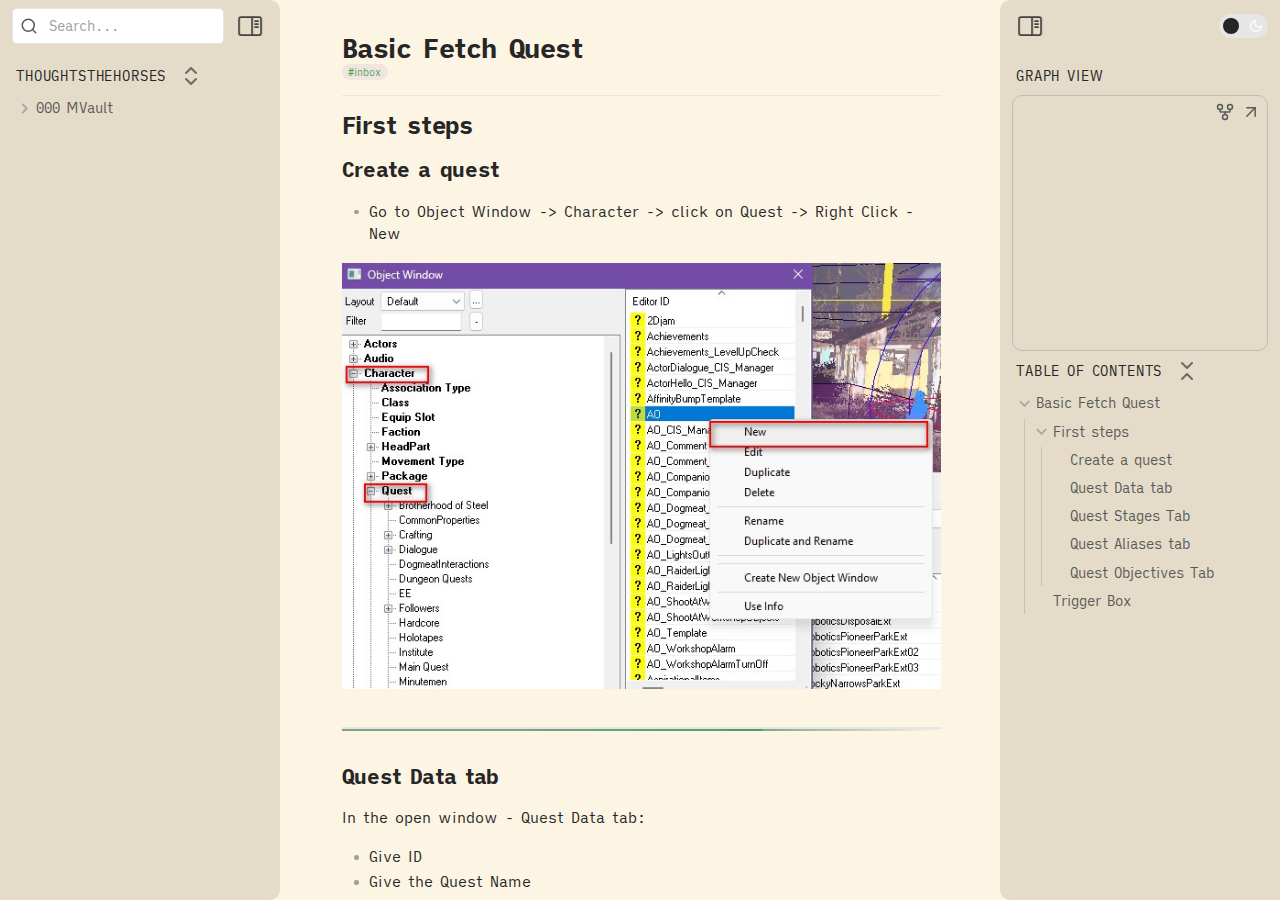
==== commit b724359b: "failure2" ====
--- a/000-mvault/basic-fetch-quest-1.html
+++ b/000-mvault/basic-fetch-quest-1.html
@@ -7,7 +7,7 @@
 <meta property="og:description" content="ThoughtsTheHorses - Basic Fetch Quest">
 <meta property="og:type" content="website">
 <meta property="og:url" content="000-mvault/basic-fetch-quest-1.html">
-<meta property="og:image" content="app:/5a7ddb7916fccdfc5da76cd62471d4d46c19/C:/Users/maxpe/Documents/WORK STATION/ObsidianVaults/ThoughtsTheHorses/attachments/image/Basic Fetch Quest-1677757065014.jpeg?1735212727461">
+<meta property="og:image" content="app:/81e881066cc1336aaee29d88fc1ef18e086d/C:/Users/maxpe/Documents/WORK STATION/ObsidianVaults/ThoughtsTheHorses/attachments/image/Basic Fetch Quest-1677757065014.jpeg?1735212727461">
 <meta name="author" content="Maksim Ilinskii"><meta property="og:site_name" content="ThoughtsTheHorses"><meta name="viewport" content="width=device-width, initial-scale=1.0, user-scalable=yes, minimum-scale=1.0, maximum-scale=5.0"><meta charset="UTF-8"><script async="" id="webpage-script" src="site-lib/scripts/webpage.js" onload="this.onload=null;this.setAttribute(&quot;loaded&quot;, &quot;true&quot;)"></script><script async="" id="graph-wasm-script" src="site-lib/scripts/graph-wasm.js" onload="this.onload=null;this.setAttribute(&quot;loaded&quot;, &quot;true&quot;)"></script><script async="" id="graph-render-worker-script" src="site-lib/scripts/graph-render-worker.js" onload="this.onload=null;this.setAttribute(&quot;loaded&quot;, &quot;true&quot;)"></script><link rel="icon" href="site-lib/media/favicon.png"><link rel="preload" href="site-lib/styles/snippets.css" as="style" onload="this.onload=null;this.rel='stylesheet'"><noscript><link rel="stylesheet" href="site-lib/styles/snippets.css"></noscript><link rel="stylesheet" href="site-lib/styles/obsidian.css"><link rel="preload" href="site-lib/styles/other-plugins.css" as="style" onload="this.onload=null;this.rel='stylesheet'"><noscript><link rel="stylesheet" href="site-lib/styles/other-plugins.css"></noscript><link rel="stylesheet" href="site-lib/styles/theme.css"><link rel="preload" href="site-lib/styles/global-variable-styles.css" as="style" onload="this.onload=null;this.rel='stylesheet'"><noscript><link rel="stylesheet" href="site-lib/styles/global-variable-styles.css"></noscript><link rel="preload" href="site-lib/styles/supported-plugins.css" as="style" onload="this.onload=null;this.rel='stylesheet'"><noscript><link rel="stylesheet" href="site-lib/styles/supported-plugins.css"></noscript><link rel="preload" href="site-lib/styles/main-styles.css" as="style" onload="this.onload=null;this.rel='stylesheet'"><noscript><link rel="stylesheet" href="site-lib/styles/main-styles.css"></noscript><style>body{--line-width:40em;--line-width-adaptive:40em;--file-line-width:40em;--sidebar-width:min(20em, 80vw);--collapse-arrow-size:11px;--tree-vertical-spacing:1.3em;--sidebar-margin:12px}:root{background-color:#202124}.sidebar{height:100%;font-size:14px;z-index:10;min-width:calc(var(--sidebar-width) + var(--divider-width-hover));max-width:calc(var(--sidebar-width) + var(--divider-width-hover));position:relative;overflow:hidden;overflow:clip;transition:min-width ease-in-out,max-width ease-in-out;transition-duration:.2s;contain:size}#left-sidebar{left:0}#right-sidebar{right:0}.sidebar.is-collapsed{min-width:0;max-width:0}.sidebar.floating{position:absolute}.sidebar .leaf-content{height:100%;min-width:calc(var(--sidebar-width) - var(--divider-width-hover));top:0;padding:var(--sidebar-margin);padding-top:4em;line-height:var(--line-height-tight);background-color:var(--background-secondary);transition:background-color,border-right,border-left,box-shadow;transition-duration:var(--color-fade-speed);transition-timing-function:ease-in-out;position:absolute;display:flex;flex-direction:column}.sidebar:not(.is-collapsed) .leaf-content{min-width:calc(max(100%,var(--sidebar-width)) - 3px);max-width:calc(max(100%,var(--sidebar-width)) - 3px)}#left-sidebar-content{left:0;border-top-right-radius:var(--radius-l);border-bottom-right-radius:var(--radius-l)}#right-sidebar-content{right:0;border-top-left-radius:var(--radius-l);border-bottom-left-radius:var(--radius-l)}.sidebar #left-sidebar-content,.sidebar #right-sidebar-content{contain:none!important;container-type:normal!important;animation:none!important}.sidebar:has(.leaf-content:empty):has(.topbar-content:empty){display:none}.sidebar-topbar{height:2em;width:var(--sidebar-width);top:var(--sidebar-margin);padding-inline:var(--sidebar-margin);z-index:1;position:fixed;display:flex;align-items:center;transition:width ease-in-out;transition-duration:inherit}.sidebar.is-collapsed .sidebar-topbar{width:calc(2.3em + var(--sidebar-margin) * 2)}.sidebar .sidebar-topbar.is-collapsed{width:0}#left-sidebar .sidebar-topbar{left:0;flex-direction:row}#right-sidebar .sidebar-topbar{right:0;flex-direction:row-reverse}#left-sidebar .topbar-content{margin-right:calc(2.3em + var(--sidebar-margin));flex-direction:row}#right-sidebar .topbar-content{margin-left:calc(2.3em + var(--sidebar-margin));flex-direction:row-reverse}.topbar-content{overflow:hidden visible;overflow:clip visible;width:100%;height:100%;display:flex;align-items:center;transition:inherit}.sidebar.is-collapsed .topbar-content{width:0;transition:inherit}.clickable-icon.sidebar-collapse-icon{background-color:transparent;color:var(--icon-color-focused);padding:2px!important;margin:0!important;height:100%!important;width:2.3em!important;margin-inline:0.14em!important;position:absolute}#left-sidebar .clickable-icon.sidebar-collapse-icon{transform:rotateY(180deg);right:var(--sidebar-margin)}#right-sidebar .clickable-icon.sidebar-collapse-icon{transform:rotateY(180deg);left:var(--sidebar-margin)}.clickable-icon.sidebar-collapse-icon svg.svg-icon{width:100%;height:100%}.feature-title{margin-left:4px;text-transform:uppercase;letter-spacing:.06em;margin-top:.75em;margin-bottom:.75em}.feature-header{display:flex;align-items:center;padding-top:0;font-size:1em;padding-left:0}body.floating-sidebars .sidebar{position:absolute}body{transition:background-color var(--color-fade-speed) ease-in-out}#layout{display:flex;flex-direction:row;height:100%;width:100%;align-items:stretch;justify-content:center}#center-content{flex-basis:100%;max-width:100%;width:100%;height:100%;display:flex;flex-direction:column;align-items:center;transition:opacity .2s ease-in-out;contain:inline-size}.hide{opacity:0!important;transition:opacity .2s ease-in-out;pointer-events:none}#center-content>.obsidian-document{padding-left:2em;padding-right:1em;margin-bottom:0;width:100%;width:-webkit-fill-available;width:-moz-available;width:fill-available;transition:background-color var(--color-fade-speed) ease-in-out;border-top-right-radius:var(--window-radius,var(--radius-m));border-top-left-radius:var(--window-radius,var(--radius-m));overflow-x:hidden!important;overflow-y:auto!important;display:flex!important;flex-direction:column!important;align-items:center!important;contain:inline-size}body #center-content>.obsidian-document>.markdown-preview-sizer{padding-bottom:80vh;width:100%;max-width:var(--line-width);flex-basis:var(--line-width);transition:background-color var(--color-fade-speed) ease-in-out;contain:inline-size}#center-content>.obsidian-document>div{width:100%!important;transition:background-color var(--color-fade-speed) ease-in-out;contain:inline-size}#center-content>.obsidian-document:not([data-type=markdown]).embed{display:flex;padding:1em;height:100%;width:100%;align-items:center;justify-content:center}#center-content>.obsidian-document:not([data-type=markdown]).embed>*{max-width:100%;max-height:100%;object-fit:contain}:not(h1,h2,h3,h4,h5,h6):has(> :is(.math:not(.math-inline),table)){overflow-x:auto!important}#center-content>.obsidian-document:not([data-type=markdown]){overflow-x:auto;contain:content;padding:0;margin:0;height:100%}.obsidian-document[data-type=attachment]{display:flex;flex-direction:column;align-items:center;justify-content:center;height:100%;width:100%}.obsidian-document[data-type=attachment]>*{outline:0;border:none;box-shadow:none}.obsidian-document[data-type=attachment] :is(img){max-width:90%;max-height:90%;object-fit:contain}.obsidian-document[data-type=attachment]>:is(audio){width:100%;max-width:min(90%,var(--line-width))}.obsidian-document[data-type=attachment]>:is(embed,iframe,video){width:100%;height:100%;max-width:100%;max-height:100%;object-fit:contain}.canvas-wrapper>:is(.header,.footer){z-index:100;position:absolute;display:flex;justify-content:center;flex-direction:column;width:100%;align-items:center}.scroll-highlight{position:absolute;width:100%;height:100%;pointer-events:none;z-index:1000;background-color:hsla(var(--color-accent-hsl),.25);opacity:0;padding:1em;inset:50%;translate:-50% -50%;border-radius:var(--radius-s)}</style><script defer="">async function loadIncludes(){let e=document.querySelectorAll("link[itemprop='include']");for(const t of e){let e=t.getAttribute("href");try{let o="";if(e.startsWith("https:")||e.startsWith("http:")||"file:"!=window.location.protocol){const l=await fetch(e);if(!l.ok){console.log("Could not include file: "+e),t?.remove();continue}o=await l.text()}else{const t=document.getElementById(btoa(encodeURI(e)));if(t){const e=JSON.parse(decodeURI(atob(t.getAttribute("value")??"")));o=e?.data??""}}let l=document.createRange().createContextualFragment(o),n=Array.from(l.children);for(let e of n)e?.classList?.add("hide"),e.style.transition="opacity 0.5s ease-in-out",setTimeout((()=>{e?.classList?.remove("hide")}),10);t.before(l),t.remove(),console.log("Included text: "+o),console.log("Included file: "+e)}catch(o){t?.remove(),console.log("Could not include file: "+e,o);continue}}}document.addEventListener("DOMContentLoaded",(()=>{loadIncludes()}));let isFileProtocol="file:"==location.protocol;function waitLoadScripts(e,t){let o=e.map((e=>document.getElementById(e+"-script")));!function e(l){let n=o[l],c=l+1;n?(n&&"true"!=n.getAttribute("loaded")||l<o.length&&e(c),l<o.length&&n.addEventListener("load",(()=>e(c)))):l<o.length?e(c):t()}(0)}</script></head><body class="publish css-settings-manager is-hidden-frameless show-ribbon code-styler code-styler-style-inline code-styler-gutter-highlight is-focused"><script defer="">let theme=localStorage.getItem("theme")||(window.matchMedia("(prefers-color-scheme: dark)").matches?"dark":"light");"dark"==theme?(document.body.classList.add("theme-dark"),document.body.classList.remove("theme-light")):(document.body.classList.add("theme-light"),document.body.classList.remove("theme-dark")),window.innerWidth<480?document.body.classList.add("is-phone"):window.innerWidth<768?document.body.classList.add("is-tablet"):window.innerWidth<1024?document.body.classList.add("is-small-screen"):document.body.classList.add("is-large-screen")</script><div class="parsed-feature-container" style="display: contents;"><link itemprop="include" href="site-lib/html/custom-head-content-content.html"></div><div id="layout"><div id="left-content" class="leaf" style="--sidebar-width: var(--sidebar-width-left);"><div id="left-sidebar" class="sidebar"><div class="sidebar-handle"></div><div class="sidebar-topbar"><div class="topbar-content"><div id="search-container"><div id="search-wrapper"><input enterkeyhint="search" type="search" spellcheck="false" placeholder="Search..."><div aria-label="Clear search" id="search-clear-button"></div></div></div></div><div class="clickable-icon sidebar-collapse-icon"><svg xmlns="http://www.w3.org/2000/svg" width="100%" height="100%" viewBox="0 0 24 24" fill="none" stroke="currentColor" stroke-width="3" stroke-linecap="round" stroke-linejoin="round" class="svg-icon"><path d="M21 3H3C1.89543 3 1 3.89543 1 5V19C1 20.1046 1.89543 21 3 21H21C22.1046 21 23 20.1046 23 19V5C23 3.89543 22.1046 3 21 3Z"></path><path d="M10 4V20"></path><path d="M4 7H7"></path><path d="M4 10H7"></path><path d="M4 13H7"></path></svg></div></div><div class="sidebar-content-wrapper"><div id="left-sidebar-content" class="leaf-content"><link itemprop="include" href="site-lib/html/file-tree-content.html"></div></div><script defer="">let ls = document.querySelector("#left-sidebar"); ls.classList.toggle("is-collapsed", window.innerWidth < 768); ls.style.setProperty("--sidebar-width", localStorage.getItem("sidebar-left-width"));</script></div></div><div id="center-content" class="leaf"><div class="obsidian-document markdown-preview-view markdown-rendered node-insert-event is-readable-line-width allow-fold-headings allow-fold-lists show-indentation-guide show-properties" data-type="markdown"><style id="MJX-CHTML-styles"></style><pre class="frontmatter language-yaml" tabindex="0" style="display: none;"><code class="language-yaml is-loaded"><span class="token key atrule">title</span><span class="token punctuation">:</span> Basic Fetch Quest
 <span class="token key atrule">type</span><span class="token punctuation">:</span> 
 <span class="token key atrule">created</span><span class="token punctuation">:</span> 12<span class="token punctuation">-</span>02<span class="token punctuation">-</span><span class="token number">2025</span><span class="token punctuation">,</span> 8<span class="token punctuation">:</span>30 pm
@@ -54,96 +54,10 @@
 <p dir="auto">I made a custom activator from static object by following <a data-tooltip-position="top" aria-label="Creation Kit make static objects look like activators" data-href="Creation Kit make static objects look like activators" href="games/fallout-4/fallout-4-modding/creation-kit-make-static-objects-look-like-activators.html" class="internal-link" target="_self" rel="noopener nofollow">this</a> tutorial. I made it a phone.</p>
 </div></div></div><div class="el-div"><div data-callout-metadata="" data-callout-fold="" data-callout="note" class="callout"><div class="callout-title" dir="auto"><div class="callout-icon"><svg xmlns="http://www.w3.org/2000/svg" width="24" height="24" viewBox="0 0 24 24" fill="none" stroke="currentColor" stroke-width="2" stroke-linecap="round" stroke-linejoin="round" class="svg-icon lucide-pencil"><path d="M21.174 6.812a1 1 0 0 0-3.986-3.987L3.842 16.174a2 2 0 0 0-.5.83l-1.321 4.352a.5.5 0 0 0 .623.622l4.353-1.32a2 2 0 0 0 .83-.497z"></path><path d="m15 5 4 4"></path></svg></div><div class="callout-title-inner">Note</div></div><div class="callout-content">
 <p dir="auto">In the example bellow, the Bell's ID is called <mark>kgQuest_TurnInBell</mark>. Further in this tutorial, you'll see the name <mark>mxpQuest_TurnInBell</mark>.</p>
-</div></div></div><div class="el-p"><p dir="auto"><span alt="Basic Fetch Quest-1677679041070.jpeg" src="attachments/image/basic-fetch-quest-1677679041070.jpeg" class="internal-embed media-embed image-embed is-loaded" target="_self"><img alt="Basic Fetch Quest-1677679041070.jpeg" src="attachments/image/basic-fetch-quest-1677679041070.jpeg" target="_self"></span></p></div><div class="el-p"><p dir="auto">OR,</p></div><div class="el-p"><p dir="auto">you can select the phone with the activator you've made previously on the workbench:</p></div><div class="el-p"><p dir="auto"><span alt="Basic Fetch Quest-1677679202384.jpeg" src="attachments/image/basic-fetch-quest-1677679202384.jpeg" class="internal-embed media-embed image-embed is-loaded" target="_self"><img alt="Basic Fetch Quest-1677679202384.jpeg" src="attachments/image/basic-fetch-quest-1677679202384.jpeg" target="_self"></span></p></div><div class="el-hr"><hr></div><div class="el-h2"><h2 data-heading="Setting up a quest" dir="auto" class="heading" id="Setting_up_a_quest_0"><span class="heading-collapse-indicator collapse-indicator collapse-icon"><svg xmlns="http://www.w3.org/2000/svg" width="24" height="24" viewBox="0 0 24 24" fill="none" stroke="currentColor" stroke-width="2" stroke-linecap="round" stroke-linejoin="round" class="svg-icon right-triangle"><path d="M3 8L12 17L21 8"></path></svg></span>Setting up a quest</h2></div><div class="el-p"><p dir="auto">A few notes first:</p></div><div class="el-div"><div data-callout-metadata="" data-callout-fold="" data-callout="note" class="callout"><div class="callout-title" dir="auto"><div class="callout-icon"><svg xmlns="http://www.w3.org/2000/svg" width="24" height="24" viewBox="0 0 24 24" fill="none" stroke="currentColor" stroke-width="2" stroke-linecap="round" stroke-linejoin="round" class="svg-icon lucide-pencil"><path d="M21.174 6.812a1 1 0 0 0-3.986-3.987L3.842 16.174a2 2 0 0 0-.5.83l-1.321 4.352a.5.5 0 0 0 .623.622l4.353-1.32a2 2 0 0 0 .83-.497z"></path><path d="m15 5 4 4"></path></svg></div><div class="callout-title-inner">Note</div></div><div class="callout-content">
-<p dir="auto">Use Designer Notes field as a reminder what Player does on a certain stage of the quest.</p>
-</div></div></div><div class="el-ul"><ul class="has-list-bullet">
-<li data-line="0" dir="auto"><span class="list-bullet"></span>To create a stage, find your quest if you already created it and double click it. </li>
-<li data-line="1" dir="auto"><span class="list-bullet"></span>Then, right-click on the left field → New</li>
-</ul></div><div class="el-p"><p dir="auto"><span alt="Basic Fetch Quest-1677679740484.jpeg" src="attachments/image/basic-fetch-quest-1677679740484.jpeg" class="internal-embed media-embed image-embed is-loaded" target="_self"><img alt="Basic Fetch Quest-1677679740484.jpeg" src="attachments/image/basic-fetch-quest-1677679740484.jpeg" target="_self"></span></p></div><div class="el-hr"><hr></div><div class="el-ul"><ul class="has-list-bullet">
-<li data-line="0" dir="auto"><span class="list-bullet"></span>Put the number of the stage</li>
-</ul></div><div class="el-p"><p dir="auto"><span alt="Basic Fetch Quest-1677679877210.jpeg" src="attachments/image/basic-fetch-quest-1677679877210.jpeg" class="internal-embed media-embed image-embed is-loaded" target="_self"><img alt="Basic Fetch Quest-1677679877210.jpeg" src="attachments/image/basic-fetch-quest-1677679877210.jpeg" target="_self"></span></p></div><div class="el-hr"><hr></div><div class="el-ul"><ul class="has-list-bullet">
-<li data-line="0" dir="auto"><span class="list-bullet"></span>Everything will be greyed out. We need to create a new log entry:</li>
-</ul></div><div class="el-p"><p dir="auto"><span alt="Basic Fetch Quest-1677680003737.jpeg" src="attachments/image/basic-fetch-quest-1677680003737.jpeg" class="internal-embed media-embed image-embed is-loaded" target="_self"><img alt="Basic Fetch Quest-1677680003737.jpeg" src="attachments/image/basic-fetch-quest-1677680003737.jpeg" target="_self"></span></p></div><div class="el-hr"><hr></div><div class="el-ul"><ul class="has-list-bullet">
-<li data-line="0" dir="auto"><span class="list-bullet"></span>Then I put a Designer Note: Player rang the phone. In log entry you can enter what will be in Pip Boy's log.</li>
-</ul></div><div class="el-p"><p dir="auto"><span alt="Basic Fetch Quest-1677680323941.jpeg" src="attachments/image/basic-fetch-quest-1677680323941.jpeg" class="internal-embed media-embed image-embed is-loaded" target="_self"><img alt="Basic Fetch Quest-1677680323941.jpeg" src="attachments/image/basic-fetch-quest-1677680323941.jpeg" target="_self"></span></p></div><div class="el-hr"><hr></div><div class="el-h2"><h2 data-heading="Set stage upon looting an object" dir="auto" class="heading" id="Set_stage_upon_looting_an_object_0"><span class="heading-collapse-indicator collapse-indicator collapse-icon"><svg xmlns="http://www.w3.org/2000/svg" width="24" height="24" viewBox="0 0 24 24" fill="none" stroke="currentColor" stroke-width="2" stroke-linecap="round" stroke-linejoin="round" class="svg-icon right-triangle"><path d="M3 8L12 17L21 8"></path></svg></span>Set stage upon looting an object</h2></div><div class="el-p"><p dir="auto">Now that we schemed the flow of the quests, we need to arrange so that quest know about these things. So these stages can actually be reached.</p></div><div class="el-ol"><ol>
-<li data-line="0" dir="auto">Now we go to our blowtorch</li>
-<li data-line="1" dir="auto">We go to Gameplay → Papyrus Manager and search for the script <code class="code-styler-inline">defaultrefoncontainerchangedto</code> and drag it to the objects Scripts tab</li>
-</ol></div><div class="el-p"><p dir="auto"><span alt="cropped_Set stage upon looting an object-1677675243411.svg" src="attachments/cropped_set-stage-upon-looting-an-object-1677675243411.svg" class="internal-embed media-embed image-embed is-loaded" target="_self" style="width: 900px; max-width: 100%;"><img alt="cropped_Set stage upon looting an object-1677675243411.svg" src="attachments/cropped_set-stage-upon-looting-an-object-1677675243411.svg" target="_self" style="width: 900px; max-width: 100%;"></span></p></div><div class="el-div"><div data-callout-metadata="" data-callout-fold="" data-callout="note" class="callout"><div class="callout-title" dir="auto"><div class="callout-icon"><svg xmlns="http://www.w3.org/2000/svg" width="24" height="24" viewBox="0 0 24 24" fill="none" stroke="currentColor" stroke-width="2" stroke-linecap="round" stroke-linejoin="round" class="svg-icon lucide-pencil"><path d="M21.174 6.812a1 1 0 0 0-3.986-3.987L3.842 16.174a2 2 0 0 0-.5.83l-1.321 4.352a.5.5 0 0 0 .623.622l4.353-1.32a2 2 0 0 0 .83-.497z"></path><path d="m15 5 4 4"></path></svg></div><div class="callout-title-inner">Note</div></div><div class="callout-content">
-<p dir="auto">The idea with containers is that any NPC or the player is a container as well. So they pick up an item, it goes into their inventory (=container). </p>
-<p dir="auto">When item is out in the world it's not in the container, so we want to know it moved into container (<code class="code-styler-inline">defaultrefoncontainerchangedto</code>). So we're monitoring for when this changes to a container. </p>
-<p dir="auto">Generally NPCs don't pick up random items. The items don't put into containers automatically, and we can actually set this up so that the only Player can do it, but generally we don't need to worry about it.</p>
-</div></div></div><div class="el-hr"><hr></div><div class="el-ol"><ol start="3">
-<li data-line="0" dir="auto">Then, double-click <code class="code-styler-inline">defaultrefoncontainerchangedto</code>)</li>
-<li data-line="1" dir="auto">Double click <code class="code-styler-inline">MyQuest</code> in the opened window</li>
-<li data-line="2" dir="auto">On the right of the window, on <code class="code-styler-inline">PickObject</code> select your quest:</li>
-</ol></div><div class="el-p"><p dir="auto"><span alt="Set stage upon looting an object-1677677183076.jpeg" src="attachments/image/set-stage-upon-looting-an-object-1677677183076.jpeg" class="internal-embed media-embed image-embed is-loaded" target="_self"><img alt="Set stage upon looting an object-1677677183076.jpeg" src="attachments/image/set-stage-upon-looting-an-object-1677677183076.jpeg" target="_self"></span></p></div><div class="el-hr"><hr></div><div class="el-ol"><ol start="6">
-<li data-line="0" dir="auto">Click <code class="code-styler-inline">StageToSet</code> and enter value of the stage this item should be connected to.</li>
-</ol></div><div class="el-p"><p dir="auto"><span alt="Set stage upon looting an object-1677677384942.jpeg" src="attachments/image/set-stage-upon-looting-an-object-1677677384942.jpeg" class="internal-embed media-embed image-embed is-loaded" target="_self"><img alt="Set stage upon looting an object-1677677384942.jpeg" src="attachments/image/set-stage-upon-looting-an-object-1677677384942.jpeg" target="_self"></span></p></div><div class="el-hr"><hr></div><div class="el-ol"><ol start="7">
-<li data-line="0" dir="auto">A player can run into say, second stage of the quest too early and trigger it. Then we use <code class="code-styler-inline">PrereqStage</code> and put the stage the player should trigger before the second stage can be triggered.</li>
-</ol></div><div class="el-p"><p dir="auto"><span alt="Set stage upon looting an object-1677677685035.jpeg" src="attachments/image/set-stage-upon-looting-an-object-1677677685035.jpeg" class="internal-embed media-embed image-embed is-loaded" target="_self"><img alt="Set stage upon looting an object-1677677685035.jpeg" src="attachments/image/set-stage-upon-looting-an-object-1677677685035.jpeg" target="_self"></span></p></div><div class="el-hr"><hr></div><div class="el-ol"><ol start="8">
-<li data-line="0" dir="auto">We can also make sure that only the player can pick it up</li>
-</ol></div><div class="el-p"><p dir="auto"><span alt="Basic Fetch Quest-1677680947190.jpeg" src="attachments/image/basic-fetch-quest-1677680947190.jpeg" class="internal-embed media-embed image-embed is-loaded" target="_self"><img alt="Basic Fetch Quest-1677680947190.jpeg" src="attachments/image/basic-fetch-quest-1677680947190.jpeg" target="_self"></span></p></div><div class="el-hr"><hr></div><div class="el-p"><p dir="auto"><code class="code-styler-inline">TurnOffStage</code> means if it reaches that stage in your quest, then it should no longer do these things. So if something else happened first… It can be an interesting way to prevent quests that you don't want to fire later. </p></div><div class="el-p"><p dir="auto">For example, you had an NPC that you had to turn into this item, and they died, then maybe you don't want picking up the torch and triggering the quest. Because that NPC is dead, and you couldn't turn it into them anyway. </p></div><div class="el-p"><p dir="auto">The document String says:</p></div><div class="el-blockquote"><blockquote dir="auto">
-<p>If the quest stage is equal or greater than <code class="code-styler-inline">TurnOffStage</code>, further events are ignored</p>
-</blockquote></div><div class="el-div"><div data-callout-metadata="" data-callout-fold="" data-callout="note" class="callout"><div class="callout-title" dir="auto"><div class="callout-icon"><svg xmlns="http://www.w3.org/2000/svg" width="24" height="24" viewBox="0 0 24 24" fill="none" stroke="currentColor" stroke-width="2" stroke-linecap="round" stroke-linejoin="round" class="svg-icon lucide-pencil"><path d="M21.174 6.812a1 1 0 0 0-3.986-3.987L3.842 16.174a2 2 0 0 0-.5.83l-1.321 4.352a.5.5 0 0 0 .623.622l4.353-1.32a2 2 0 0 0 .83-.497z"></path><path d="m15 5 4 4"></path></svg></div><div class="callout-title-inner">Note</div></div><div class="callout-content">
-<p dir="auto">This stage does not actually have to be set—any quest stage equal or higher will turn off this script.</p>
-</div></div></div><div class="el-ol"><ol>
-<li data-line="0" dir="auto"><code class="code-styler-inline">ItemChangedTo</code> — his is the way to set up which container it went to. So you could do things like monitoring for a player putting an item into particular container-- maybe you want to only respond to them-- you want to tell them to put it in the workbench, and then you could set up this <code class="code-styler-inline">ItemChangedToReferences</code> to point to all bunch of different workshops or something like that.</li>
-</ol></div><div class="el-p"><p dir="auto">Or tell them to put it into a very specific locker somewhere that you set up in the world.</p></div><div class="el-hr"><hr></div><div class="el-h2"><h2 data-heading="Back to the Activator" dir="auto" class="heading" id="Back_to_the_Activator_0"><span class="heading-collapse-indicator collapse-indicator collapse-icon"><svg xmlns="http://www.w3.org/2000/svg" width="24" height="24" viewBox="0 0 24 24" fill="none" stroke="currentColor" stroke-width="2" stroke-linecap="round" stroke-linejoin="round" class="svg-icon right-triangle"><path d="M3 8L12 17L21 8"></path></svg></span>Back to the Activator</h2></div><div class="el-p"><p dir="auto">Now we want the stage 30 to happen when the Player clicks on the bell/phone. We double-click it → Go to Scripts Tab → Add and search for <code class="code-styler-inline">defaultrefonactivate</code></p></div><div class="el-p"><p dir="auto"><span alt="Basic Fetch Quest-1677682653020.jpeg" src="attachments/image/basic-fetch-quest-1677682653020.jpeg" class="internal-embed media-embed image-embed is-loaded" target="_self"><img alt="Basic Fetch Quest-1677682653020.jpeg" src="attachments/image/basic-fetch-quest-1677682653020.jpeg" target="_self"></span></p></div><div class="el-hr"><hr></div><div class="el-p"><p dir="auto">In the open window we set up:</p></div><div class="el-ul"><ul class="has-list-bullet">
-<li data-line="0" dir="auto"><span class="list-bullet"></span>MyQuest - our quest again </li>
-<li data-line="1" dir="auto"><span class="list-bullet"></span>StageToSet to 30.</li>
-<li data-line="2" dir="auto"><span class="list-bullet"></span>We also set PreReq stage to 20 (i.e. prev stage)</li>
-</ul></div><div class="el-p"><p dir="auto"><span alt="Basic Fetch Quest-1677682963978.jpeg" src="attachments/image/basic-fetch-quest-1677682963978.jpeg" class="internal-embed media-embed image-embed is-loaded" target="_self"><img alt="Basic Fetch Quest-1677682963978.jpeg" src="attachments/image/basic-fetch-quest-1677682963978.jpeg" target="_self"></span></p></div><div class="el-hr"><hr></div><div class="el-h2"><h2 data-heading="Telling the player what they're doing" dir="auto" class="heading" id="Telling_the_player_what_they're_doing_0"><span class="heading-collapse-indicator collapse-indicator collapse-icon"><svg xmlns="http://www.w3.org/2000/svg" width="24" height="24" viewBox="0 0 24 24" fill="none" stroke="currentColor" stroke-width="2" stroke-linecap="round" stroke-linejoin="round" class="svg-icon right-triangle"><path d="M3 8L12 17L21 8"></path></svg></span>Telling the player what they're doing</h2></div><div class="el-div"><div data-callout-metadata="" data-callout-fold="" data-callout="warning" class="callout"><div class="callout-title" dir="auto"><div class="callout-icon"><svg xmlns="http://www.w3.org/2000/svg" width="24" height="24" viewBox="0 0 24 24" fill="none" stroke="currentColor" stroke-width="2" stroke-linecap="round" stroke-linejoin="round" class="svg-icon lucide-alert-triangle"><path d="m21.73 18-8-14a2 2 0 0 0-3.48 0l-8 14A2 2 0 0 0 4 21h16a2 2 0 0 0 1.73-3"></path><path d="M12 9v4"></path><path d="M12 17h.01"></path></svg></div><div class="callout-title-inner">Warning</div></div><div class="callout-content">
-<p dir="auto">Any time you go to the Objectives tab, make sure you press Ok on your forms and save. Because it tends to crash.</p>
-</div></div></div><div class="el-ul"><ul class="has-list-bullet">
-<li data-line="0" dir="auto"><span class="list-bullet"></span>Open Quest Objectives </li>
-<li data-line="1" dir="auto"><span class="list-bullet"></span>In display Text enter what you want to display to the player. Say: Find the Rare Torch</li>
-</ul></div><div class="el-p"><p dir="auto"><span height="409" alt="Basic Fetch Quest-1677683528041.jpeg" src="attachments/image/basic-fetch-quest-1677683528041.jpeg" class="internal-embed media-embed image-embed is-loaded" target="_self" style="width: 700px; max-width: 100%;"><img alt="Basic Fetch Quest-1677683528041.jpeg" height="409" src="attachments/image/basic-fetch-quest-1677683528041.jpeg" target="_self" style="width: 700px; max-width: 100%;"></span></p></div><div class="el-hr"><hr></div><div class="el-p"><p dir="auto">Then add the second Objective: Ring the bell/phone</p></div><div class="el-p"><p dir="auto"><span alt="Basic Fetch Quest-1677683626643.jpeg" src="attachments/image/basic-fetch-quest-1677683626643.jpeg" class="internal-embed media-embed image-embed is-loaded" target="_self"><img alt="Basic Fetch Quest-1677683626643.jpeg" src="attachments/image/basic-fetch-quest-1677683626643.jpeg" target="_self"></span></p></div><div class="el-p"><p dir="auto"><span alt="Basic Fetch Quest-1677683666058.jpeg" src="attachments/image/basic-fetch-quest-1677683666058.jpeg" class="internal-embed media-embed image-embed is-loaded" target="_self"><img alt="Basic Fetch Quest-1677683666058.jpeg" src="attachments/image/basic-fetch-quest-1677683666058.jpeg" target="_self"></span></p></div><div class="el-ul"><ul class="has-list-bullet">
-<li data-line="0" dir="auto"><span class="list-bullet"></span>
-<p>Then we get back to Blowtorch</p>
-</li>
-<li data-line="1" dir="auto"><span class="list-bullet"></span>
-<p>Quest Window -&gt; Quest Aliases -&gt; FirstObjective (or whatever you called the alias)</p>
-</li>
-<li data-line="2" dir="auto"><span class="list-bullet"></span>
-<p>Select Forced Reference</p>
-</li>
-<li data-line="3" dir="auto"><span class="list-bullet"></span>
-<p>Select Reference in Render Window </p>
-</li>
-<li data-line="4" dir="auto"><span class="list-bullet"></span>
-<p>Click on Blowtorch right in the world (render windows)
-<span alt="Basic Fetch Quest-1677684379253.jpeg" src="attachments/image/basic-fetch-quest-1677684379253.jpeg" class="internal-embed media-embed image-embed is-loaded" target="_self"><img alt="Basic Fetch Quest-1677684379253.jpeg" src="attachments/image/basic-fetch-quest-1677684379253.jpeg" target="_self"></span></p>
-</li>
-<li data-line="7" dir="auto"><span class="list-bullet"></span>
-<p>The window will pop up:</p>
-</li>
-</ul></div><div class="el-p"><p dir="auto"><span alt="Basic Fetch Quest-1677684482926.jpeg" src="attachments/image/basic-fetch-quest-1677684482926.jpeg" class="internal-embed media-embed image-embed is-loaded" target="_self"><img alt="Basic Fetch Quest-1677684482926.jpeg" src="attachments/image/basic-fetch-quest-1677684482926.jpeg" target="_self"></span></p></div><div class="el-p"><p dir="auto">If you're working out in the overworld, you're pretty much always <strong>say "No"</strong>; if you're making a custom interior cell or custom worldspace you could say "Yes". It is more performant to use ref types. It's then these items don't have to remain in memory for as long. But when you're using Bethesda stuff or even if you're at modding another mod, it's best not to do that because you risk introducing incompatible edits to that mod.</p></div><div class="el-hr"><hr></div><div class="el-ul"><ul class="has-list-bullet">
-<li data-line="0" dir="auto"><span class="list-bullet"></span>The last thing you have to do, is to flag <code class="code-styler-inline">Quest Object</code> in Reference Alias window. It prevents player from selling or dropping the object.</li>
-</ul></div><div class="el-p"><p dir="auto"><span alt="Basic Fetch Quest-1677684871460.jpeg" src="attachments/image/basic-fetch-quest-1677684871460.jpeg" class="internal-embed media-embed image-embed is-loaded" target="_self"><img alt="Basic Fetch Quest-1677684871460.jpeg" src="attachments/image/basic-fetch-quest-1677684871460.jpeg" target="_self"></span></p></div><div class="el-blockquote"><blockquote dir="auto">
-<p>(possible) Alternative way to make it a quest object:</p>
-<ul class="has-list-bullet">
-<li data-line="2" dir="auto"><span class="list-bullet"></span>Double-click an object (Blowtorch, in our case)</li>
-<li data-line="3" dir="auto"><span class="list-bullet"></span>Edit the Base</li>
-<li data-line="4" dir="auto"><span class="list-bullet"></span>Right-click on the Keyword field -&gt; Add
-<span alt="Basic Fetch Quest-1677686391197.jpeg" src="attachments/image/basic-fetch-quest-1677686391197.jpeg" class="internal-embed media-embed image-embed is-loaded" target="_self"><img alt="Basic Fetch Quest-1677686391197.jpeg" src="attachments/image/basic-fetch-quest-1677686391197.jpeg" target="_self"></span></li>
-<li data-line="6" dir="auto"><span class="list-bullet"></span>Search for <mark>NotJunkJetAmmo</mark></li>
-</ul>
-</blockquote></div><div class="el-hr"><hr></div><div class="el-p"><p dir="auto">You can rename your Object and change its ID: </p></div><div class="el-p"><p dir="auto"><span alt="Basic Fetch Quest-1677686746714.jpeg" src="attachments/image/basic-fetch-quest-1677686746714.jpeg" class="internal-embed media-embed image-embed is-loaded" target="_self"><img alt="Basic Fetch Quest-1677686746714.jpeg" src="attachments/image/basic-fetch-quest-1677686746714.jpeg" target="_self"></span></p></div><div class="el-hr"><hr></div><div class="el-p"><p dir="auto">In the pop-up window, click "Yes":</p></div><div class="el-p"><p dir="auto"><span alt="Basic Fetch Quest-1677686819330.jpeg" src="attachments/image/basic-fetch-quest-1677686819330.jpeg" class="internal-embed media-embed image-embed is-loaded" target="_self"><img alt="Basic Fetch Quest-1677686819330.jpeg" src="attachments/image/basic-fetch-quest-1677686819330.jpeg" target="_self"></span></p></div><div class="el-hr"><hr></div><div class="el-h2"><h2 data-heading="Getting back to a bell" dir="auto" class="heading" id="Getting_back_to_a_bell_0"><span class="heading-collapse-indicator collapse-indicator collapse-icon"><svg xmlns="http://www.w3.org/2000/svg" width="24" height="24" viewBox="0 0 24 24" fill="none" stroke="currentColor" stroke-width="2" stroke-linecap="round" stroke-linejoin="round" class="svg-icon right-triangle"><path d="M3 8L12 17L21 8"></path></svg></span>Getting back to a bell</h2></div><div class="el-p"><p dir="auto">Now we want our bell/phone to be the same.</p></div><div class="el-ul"><ul class="has-list-bullet">
-<li data-line="0" dir="auto"><span class="list-bullet"></span>Open your quest file -&gt; Quest Alias tab</li>
-<li data-line="1" dir="auto"><span class="list-bullet"></span>Right click - &gt; New Reference Alias</li>
-</ul></div><div class="el-p"><p dir="auto"><span alt="Basic Fetch Quest-1677687229953.jpeg" src="attachments/image/basic-fetch-quest-1677687229953.jpeg" class="internal-embed media-embed image-embed is-loaded" target="_self"><img alt="Basic Fetch Quest-1677687229953.jpeg" src="attachments/image/basic-fetch-quest-1677687229953.jpeg" target="_self"></span></p></div><div class="el-hr"><hr></div><div class="el-p"><p dir="auto">In the open window:</p></div><div class="el-ul"><ul class="has-list-bullet">
-<li data-line="0" dir="auto"><span class="list-bullet"></span>Give Alias Name</li>
-<li data-line="1" dir="auto"><span class="list-bullet"></span>Click Specific Reference </li>
-<li data-line="2" dir="auto"><span class="list-bullet"></span>Select Forced Reference</li>
-</ul></div><div class="el-p"><p dir="auto"><span alt="Basic Fetch Quest-1677687403906.jpeg" src="attachments/image/basic-fetch-quest-1677687403906.jpeg" class="internal-embed media-embed image-embed is-loaded" target="_self"><img alt="Basic Fetch Quest-1677687403906.jpeg" src="attachments/image/basic-fetch-quest-1677687403906.jpeg" target="_self"></span></p></div><div class="el-hr"><hr></div><div class="el-ul"><ul class="has-list-bullet">
-<li data-line="0" dir="auto"><span class="list-bullet"></span>In the open window: Select Reference in Render Window</li>
-<li data-line="1" dir="auto"><span class="list-bullet"></span>In Render Window, double-click on the phone/bell</li>
-</ul></div><div class="el-p"><p dir="auto"><span alt="Basic Fetch Quest-1677687561306.jpeg" src="attachments/image/basic-fetch-quest-1677687561306.jpeg" class="internal-embed media-embed image-embed is-loaded" target="_self"><img alt="Basic Fetch Quest-1677687561306.jpeg" src="attachments/image/basic-fetch-quest-1677687561306.jpeg" target="_self"></span></p></div><div class="el-ul"><ul class="has-list-bullet">
-<li data-line="0" dir="auto"><span class="list-bullet"></span>Click ok. </li>
-</ul></div><div class="el-hr"><hr></div><div class="el-p"><p dir="auto">The warning window will pop up. Click "No":</p></div><div class="el-p"><p dir="auto"><span alt="Basic Fetch Quest-1677687640903.jpeg" src="attachments/image/basic-fetch-quest-1677687640903.jpeg" class="internal-embed media-embed image-embed is-loaded" target="_self"><img alt="Basic Fetch Quest-1677687640903.jpeg" src="attachments/image/basic-fetch-quest-1677687640903.jpeg" target="_self"></span></p></div><div class="el-p"><p dir="auto">Then, click "Ok" in all the windows and save!</p></div><div class="el-hr"><hr></div><div></div><div></div><div></div><div></div><div></div><div></div><div></div><div></div><div></div><div></div><div></div><div></div><div></div><div></div><div></div><div></div><div></div><div></div><div></div><div></div><div></div><div></div><div></div><div></div><div></div><div></div><div></div><div></div><div></div><div></div><div></div><div></div><div></div><div></div><div></div><div></div><div></div><div></div><div></div><div></div><div></div><div></div><div></div><div></div><div></div><div></div><div></div><div></div><div></div><div></div><div></div><div></div><div></div><div></div><div></div><div></div><div></div><div></div><div></div><div></div><div></div><div></div><div></div><div></div><div></div><div></div><div></div><div></div><div></div><div></div><div></div><div></div><div></div><div></div><div></div><div></div><div></div><div></div><div></div><div></div><div></div><div></div><div></div><div></div><div></div><div></div><div class="footer"><div class="data-bar"></div></div></div></div></div><div id="right-content" class="leaf" style="--sidebar-width: var(--sidebar-width-right);"><div id="right-sidebar" class="sidebar"><div class="sidebar-handle"></div><div class="sidebar-topbar"><div class="topbar-content"><label class="theme-toggle-container" for="theme-toggle-input" id=""><input class="theme-toggle-input" type="checkbox" id="theme-toggle-input"><div class="toggle-background"></div></label></div><div class="clickable-icon sidebar-collapse-icon"><svg xmlns="http://www.w3.org/2000/svg" width="100%" height="100%" viewBox="0 0 24 24" fill="none" stroke="currentColor" stroke-width="3" stroke-linecap="round" stroke-linejoin="round" class="svg-icon"><path d="M21 3H3C1.89543 3 1 3.89543 1 5V19C1 20.1046 1.89543 21 3 21H21C22.1046 21 23 20.1046 23 19V5C23 3.89543 22.1046 3 21 3Z"></path><path d="M10 4V20"></path><path d="M4 7H7"></path><path d="M4 10H7"></path><path d="M4 13H7"></path></svg></div></div><div class="sidebar-content-wrapper"><div id="right-sidebar-content" class="leaf-content"><div class="graph-view-wrapper"><div class="feature-header"><div class="feature-title">Interactive Graph</div></div><div class="graph-view-placeholder">
+</div></div></div><div class="el-p"><p dir="auto"><span alt="Basic Fetch Quest-1677679041070.jpeg" src="attachments/image/basic-fetch-quest-1677679041070.jpeg" class="internal-embed media-embed image-embed is-loaded" target="_self"><img alt="Basic Fetch Quest-1677679041070.jpeg" src="attachments/image/basic-fetch-quest-1677679041070.jpeg" target="_self"></span></p></div><div class="el-p"><p dir="auto">OR,</p></div><div class="el-p"><p dir="auto">you can select the phone with the activator you've made previously on the workbench:</p></div><div></div><div></div><div></div><div></div><div></div><div></div><div></div><div></div><div></div><div></div><div></div><div></div><div></div><div></div><div></div><div></div><div></div><div></div><div></div><div></div><div></div><div></div><div></div><div></div><div></div><div></div><div></div><div></div><div></div><div></div><div></div><div></div><div></div><div></div><div></div><div></div><div></div><div></div><div></div><div></div><div></div><div></div><div></div><div></div><div></div><div></div><div></div><div></div><div></div><div></div><div></div><div></div><div></div><div></div><div></div><div></div><div></div><div></div><div></div><div></div><div></div><div></div><div></div><div></div><div></div><div></div><div></div><div></div><div></div><div></div><div></div><div></div><div></div><div></div><div></div><div></div><div></div><div></div><div></div><div></div><div></div><div></div><div></div><div></div><div></div><div></div><div></div><div></div><div></div><div></div><div></div><div></div><div></div><div></div><div></div><div></div><div></div><div></div><div></div><div></div><div></div><div></div><div></div><div></div><div></div><div></div><div></div><div></div><div></div><div></div><div></div><div></div><div></div><div></div><div></div><div></div><div></div><div></div><div></div><div></div><div></div><div></div><div></div><div></div><div></div><div></div><div></div><div></div><div></div><div></div><div></div><div></div><div></div><div></div><div></div><div></div><div></div><div></div><div></div><div></div><div></div><div></div><div></div><div></div><div></div><div></div><div></div><div></div><div></div><div></div><div></div><div></div><div></div><div></div><div></div><div></div><div></div><div></div><div></div><div></div><div></div><div></div><div></div><div></div><div></div><div></div><div></div><div></div><div></div><div></div><div></div><div></div><div></div><div></div><div></div><div></div><div class="footer"><div class="data-bar"></div></div></div></div></div><div id="right-content" class="leaf" style="--sidebar-width: var(--sidebar-width-right);"><div id="right-sidebar" class="sidebar"><div class="sidebar-handle"></div><div class="sidebar-topbar"><div class="topbar-content"><label class="theme-toggle-container" for="theme-toggle-input" id=""><input class="theme-toggle-input" type="checkbox" id="theme-toggle-input"><div class="toggle-background"></div></label></div><div class="clickable-icon sidebar-collapse-icon"><svg xmlns="http://www.w3.org/2000/svg" width="100%" height="100%" viewBox="0 0 24 24" fill="none" stroke="currentColor" stroke-width="3" stroke-linecap="round" stroke-linejoin="round" class="svg-icon"><path d="M21 3H3C1.89543 3 1 3.89543 1 5V19C1 20.1046 1.89543 21 3 21H21C22.1046 21 23 20.1046 23 19V5C23 3.89543 22.1046 3 21 3Z"></path><path d="M10 4V20"></path><path d="M4 7H7"></path><path d="M4 10H7"></path><path d="M4 13H7"></path></svg></div></div><div class="sidebar-content-wrapper"><div id="right-sidebar-content" class="leaf-content"><div class="graph-view-wrapper"><div class="feature-header"><div class="feature-title">Interactive Graph</div></div><div class="graph-view-placeholder">
 		<div class="graph-view-container">
 			<div class="graph-icon graph-expand" role="button" aria-label="Expand" data-tooltip-position="top"><svg xmlns="http://www.w3.org/2000/svg" width="24" height="24" viewBox="0 0 24 24" fill="none" stroke="currentColor" stroke-width="2" stroke-linecap="round" stroke-linejoin="round" class="svg-icon"><line x1="7" y1="17" x2="17" y2="7"></line><polyline points="7 7 17 7 17 17"></polyline></svg></div>
 			<div class="graph-icon graph-global" role="button" aria-label="Global Graph" data-tooltip-position="top"><svg xmlns="http://www.w3.org/2000/svg" width="24" height="24" viewBox="0 0 24 24" fill="none" stroke="currentColor" stroke-width="2" stroke-linecap="round" stroke-linejoin="round" class="svg-icon lucide-git-fork"><circle cx="12" cy="18" r="3"></circle><circle cx="6" cy="6" r="3"></circle><circle cx="18" cy="6" r="3"></circle><path d="M18 9v2c0 .6-.4 1-1 1H7c-.6 0-1-.4-1-1V9"></path><path d="M12 12v3"></path></svg></div>
 			<canvas id="graph-canvas" class="hide" width="512px" height="512px"></canvas>
 		</div>
-		</div></div><div id="outline" class=" tree-container"><div class="feature-header"><div class="feature-title">Table Of Contents</div><button class="clickable-icon nav-action-button tree-collapse-all" aria-label="Collapse All"><svg xmlns="http://www.w3.org/2000/svg" width="24" height="24" viewBox="0 0 24 24" fill="none" stroke="currentColor" stroke-width="2" stroke-linecap="round" stroke-linejoin="round"></svg></button></div><div class="tree-item mod-collapsible" data-depth="1"><a class="tree-item-self is-clickable mod-collapsible" href="000-mvault/basic-fetch-quest-1.html#Basic_Fetch_Quest_0" data-path="#Basic_Fetch_Quest_0"><div class="tree-item-icon collapse-icon"><svg xmlns="http://www.w3.org/2000/svg" width="24" height="24" viewBox="0 0 24 24" fill="none" stroke="currentColor" stroke-width="2" stroke-linecap="round" stroke-linejoin="round" class="svg-icon right-triangle"><path d="M3 8L12 17L21 8"></path></svg></div><div class="tree-item-inner heading-link" heading-name="Basic Fetch Quest">Basic Fetch Quest</div></a><div class="tree-item-children"><div class="tree-item mod-collapsible" data-depth="2"><a class="tree-item-self is-clickable mod-collapsible" href="000-mvault/basic-fetch-quest-1.html#First_steps_0" data-path="#First_steps_0"><div class="tree-item-icon collapse-icon"><svg xmlns="http://www.w3.org/2000/svg" width="24" height="24" viewBox="0 0 24 24" fill="none" stroke="currentColor" stroke-width="2" stroke-linecap="round" stroke-linejoin="round" class="svg-icon right-triangle"><path d="M3 8L12 17L21 8"></path></svg></div><div class="tree-item-inner heading-link" heading-name="First steps">First steps</div></a><div class="tree-item-children"><div class="tree-item" data-depth="3"><a class="tree-item-self is-clickable" href="000-mvault/basic-fetch-quest-1.html#Create_a_quest_0" data-path="#Create_a_quest_0"><div class="tree-item-inner heading-link" heading-name="Create a quest">Create a quest</div></a><div class="tree-item-children"></div></div><div class="tree-item" data-depth="3"><a class="tree-item-self is-clickable" href="000-mvault/basic-fetch-quest-1.html#Quest_Data_tab_0" data-path="#Quest_Data_tab_0"><div class="tree-item-inner heading-link" heading-name="Quest Data tab">Quest Data tab</div></a><div class="tree-item-children"></div></div><div class="tree-item" data-depth="3"><a class="tree-item-self is-clickable" href="000-mvault/basic-fetch-quest-1.html#Quest_Stages_Tab_0" data-path="#Quest_Stages_Tab_0"><div class="tree-item-inner heading-link" heading-name="Quest Stages Tab">Quest Stages Tab</div></a><div class="tree-item-children"></div></div><div class="tree-item" data-depth="3"><a class="tree-item-self is-clickable" href="000-mvault/basic-fetch-quest-1.html#Quest_Aliases_tab_0" data-path="#Quest_Aliases_tab_0"><div class="tree-item-inner heading-link" heading-name="Quest Aliases tab">Quest Aliases tab</div></a><div class="tree-item-children"></div></div><div class="tree-item" data-depth="3"><a class="tree-item-self is-clickable" href="000-mvault/basic-fetch-quest-1.html#Quest_Objectives_Tab_0" data-path="#Quest_Objectives_Tab_0"><div class="tree-item-inner heading-link" heading-name="Quest Objectives Tab">Quest Objectives Tab</div></a><div class="tree-item-children"></div></div></div></div><div class="tree-item" data-depth="2"><a class="tree-item-self is-clickable" href="000-mvault/basic-fetch-quest-1.html#Trigger_Box_0" data-path="#Trigger_Box_0"><div class="tree-item-inner heading-link" heading-name="Trigger Box">Trigger Box</div></a><div class="tree-item-children"></div></div><div class="tree-item" data-depth="2"><a class="tree-item-self is-clickable" href="000-mvault/basic-fetch-quest-1.html#Setting_up_a_quest_0" data-path="#Setting_up_a_quest_0"><div class="tree-item-inner heading-link" heading-name="Setting up a quest">Setting up a quest</div></a><div class="tree-item-children"></div></div><div class="tree-item" data-depth="2"><a class="tree-item-self is-clickable" href="000-mvault/basic-fetch-quest-1.html#Set_stage_upon_looting_an_object_0" data-path="#Set_stage_upon_looting_an_object_0"><div class="tree-item-inner heading-link" heading-name="Set stage upon looting an object">Set stage upon looting an object</div></a><div class="tree-item-children"></div></div><div class="tree-item" data-depth="2"><a class="tree-item-self is-clickable" href="000-mvault/basic-fetch-quest-1.html#Back_to_the_Activator_0" data-path="#Back_to_the_Activator_0"><div class="tree-item-inner heading-link" heading-name="Back to the Activator">Back to the Activator</div></a><div class="tree-item-children"></div></div><div class="tree-item" data-depth="2"><a class="tree-item-self is-clickable" href="000-mvault/basic-fetch-quest-1.html#Telling_the_player_what_they're_doing_0" data-path="#Telling_the_player_what_they're_doing_0"><div class="tree-item-inner heading-link" heading-name="Telling the player what they're doing">Telling the player what they're doing</div></a><div class="tree-item-children"></div></div><div class="tree-item" data-depth="2"><a class="tree-item-self is-clickable" href="000-mvault/basic-fetch-quest-1.html#Getting_back_to_a_bell_0" data-path="#Getting_back_to_a_bell_0"><div class="tree-item-inner heading-link" heading-name="Getting back to a bell">Getting back to a bell</div></a><div class="tree-item-children"></div></div></div></div></div></div></div><script defer="">let rs = document.querySelector("#right-sidebar"); rs.classList.toggle("is-collapsed", window.innerWidth < 768); rs.style.setProperty("--sidebar-width", localStorage.getItem("sidebar-right-width"));</script></div></div></div></body></html>+		</div></div><div id="outline" class=" tree-container"><div class="feature-header"><div class="feature-title">Table Of Contents</div><button class="clickable-icon nav-action-button tree-collapse-all" aria-label="Collapse All"><svg xmlns="http://www.w3.org/2000/svg" width="24" height="24" viewBox="0 0 24 24" fill="none" stroke="currentColor" stroke-width="2" stroke-linecap="round" stroke-linejoin="round"></svg></button></div><div class="tree-item mod-collapsible" data-depth="1"><a class="tree-item-self is-clickable mod-collapsible" href="000-mvault/basic-fetch-quest-1.html#Basic_Fetch_Quest_0" data-path="#Basic_Fetch_Quest_0"><div class="tree-item-icon collapse-icon"><svg xmlns="http://www.w3.org/2000/svg" width="24" height="24" viewBox="0 0 24 24" fill="none" stroke="currentColor" stroke-width="2" stroke-linecap="round" stroke-linejoin="round" class="svg-icon right-triangle"><path d="M3 8L12 17L21 8"></path></svg></div><div class="tree-item-inner heading-link" heading-name="Basic Fetch Quest">Basic Fetch Quest</div></a><div class="tree-item-children"><div class="tree-item mod-collapsible" data-depth="2"><a class="tree-item-self is-clickable mod-collapsible" href="000-mvault/basic-fetch-quest-1.html#First_steps_0" data-path="#First_steps_0"><div class="tree-item-icon collapse-icon"><svg xmlns="http://www.w3.org/2000/svg" width="24" height="24" viewBox="0 0 24 24" fill="none" stroke="currentColor" stroke-width="2" stroke-linecap="round" stroke-linejoin="round" class="svg-icon right-triangle"><path d="M3 8L12 17L21 8"></path></svg></div><div class="tree-item-inner heading-link" heading-name="First steps">First steps</div></a><div class="tree-item-children"><div class="tree-item" data-depth="3"><a class="tree-item-self is-clickable" href="000-mvault/basic-fetch-quest-1.html#Create_a_quest_0" data-path="#Create_a_quest_0"><div class="tree-item-inner heading-link" heading-name="Create a quest">Create a quest</div></a><div class="tree-item-children"></div></div><div class="tree-item" data-depth="3"><a class="tree-item-self is-clickable" href="000-mvault/basic-fetch-quest-1.html#Quest_Data_tab_0" data-path="#Quest_Data_tab_0"><div class="tree-item-inner heading-link" heading-name="Quest Data tab">Quest Data tab</div></a><div class="tree-item-children"></div></div><div class="tree-item" data-depth="3"><a class="tree-item-self is-clickable" href="000-mvault/basic-fetch-quest-1.html#Quest_Stages_Tab_0" data-path="#Quest_Stages_Tab_0"><div class="tree-item-inner heading-link" heading-name="Quest Stages Tab">Quest Stages Tab</div></a><div class="tree-item-children"></div></div><div class="tree-item" data-depth="3"><a class="tree-item-self is-clickable" href="000-mvault/basic-fetch-quest-1.html#Quest_Aliases_tab_0" data-path="#Quest_Aliases_tab_0"><div class="tree-item-inner heading-link" heading-name="Quest Aliases tab">Quest Aliases tab</div></a><div class="tree-item-children"></div></div><div class="tree-item" data-depth="3"><a class="tree-item-self is-clickable" href="000-mvault/basic-fetch-quest-1.html#Quest_Objectives_Tab_0" data-path="#Quest_Objectives_Tab_0"><div class="tree-item-inner heading-link" heading-name="Quest Objectives Tab">Quest Objectives Tab</div></a><div class="tree-item-children"></div></div></div></div><div class="tree-item" data-depth="2"><a class="tree-item-self is-clickable" href="000-mvault/basic-fetch-quest-1.html#Trigger_Box_0" data-path="#Trigger_Box_0"><div class="tree-item-inner heading-link" heading-name="Trigger Box">Trigger Box</div></a><div class="tree-item-children"></div></div></div></div></div></div></div><script defer="">let rs = document.querySelector("#right-sidebar"); rs.classList.toggle("is-collapsed", window.innerWidth < 768); rs.style.setProperty("--sidebar-width", localStorage.getItem("sidebar-right-width"));</script></div></div></div></body></html>